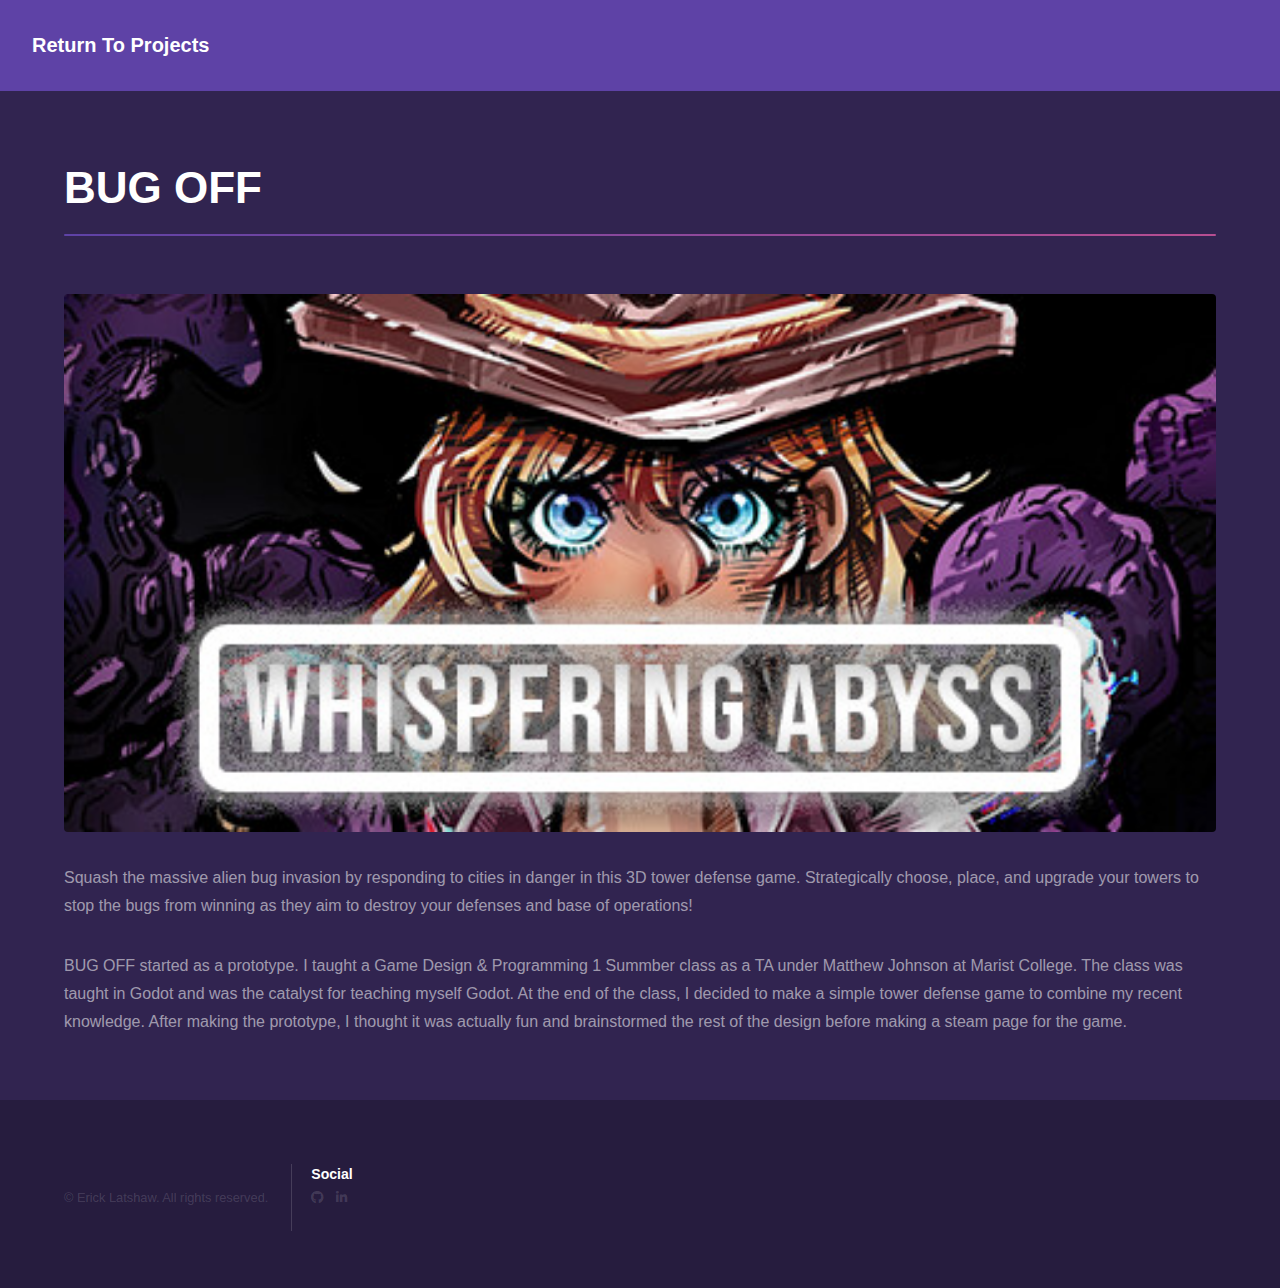
==== bugLearnMore.html @ cae8fe17 "Added bug off card" ====
<!DOCTYPE HTML>
<html>
	<head>
		<title>Erick Latshaw - BUG OFF</title>
		<meta charset="utf-8" />
		<meta name="viewport" content="width=device-width, initial-scale=1, user-scalable=no" />
		<link rel="stylesheet" href="assets/css/main.css" />
		<noscript><link rel="stylesheet" href="assets/css/noscript.css" /></noscript>
	</head>
	<body class="is-preload">

		<!-- Header -->
			<header id="header">
				<a href="index.html" class="title">Return To Projects</a>
			</header>

		<!-- Wrapper -->
			<div id="wrapper">

				<!-- Main -->
					<section id="main" class="wrapper">
						<div class="inner">
							<h1 class="major">BUG OFF</h1>
							<span class="image fit"><img src="images/wa01.jpg" alt="" /></span>
							<p>Squash the massive alien bug invasion by responding to cities in danger in this 3D tower defense game. Strategically choose, place, and upgrade your towers to stop the bugs from winning as they aim to destroy your defenses and base of operations!</p>
							<p>
								BUG OFF started as a prototype. I taught a Game Design & Programming 1 Summber class as a TA under Matthew Johnson at Marist College. The class was taught in Godot and was the catalyst for teaching myself Godot. At the
								end of the class, I decided to make a simple tower defense game to combine my recent knowledge. After making the prototype, I thought it was actually fun and brainstormed the rest of the design before making a steam page for the game.
							</p>
						</div>
					</section>

			</div>

		<!-- Footer -->
			<footer id="footer" class="wrapper alt">
				<div class="inner">
					<ul class="menu">
						<li>&copy; Erick Latshaw. All rights reserved.</li>
						<li>
							<h3>Social</h3>
							<ul class="icons">
								<!-- <li><a href="https://www.facebook.com/erick.latshaw" target="_blank" rel="noopener noreferrer" class="icon brands fa-facebook-f"><span class="label">Facebook</span></a></li> -->
								<li><a href="https://github.com/EmmyGames" target="_blank" rel="noopener noreferrer" class="icon brands fa-github"><span class="label">GitHub</span></a></li>
								<!-- <li><a href="https://www.instagram.com/erickjlatshaw/?hl=en" target="_blank" rel="noopener noreferrer" class="icon brands fa-instagram"><span class="label">Instagram</span></a></li> -->
								<li><a href="https://www.linkedin.com/in/erick-latshaw-27417b16a/" target="_blank" rel="noopener noreferrer" class="icon brands fa-linkedin-in"><span class="label">LinkedIn</span></a></li>
							</ul>
						</li>
					</ul>
				</div>
			</footer>

		<!-- Scripts -->
			<script src="assets/js/jquery.min.js"></script>
			<script src="assets/js/jquery.scrollex.min.js"></script>
			<script src="assets/js/jquery.scrolly.min.js"></script>
			<script src="assets/js/browser.min.js"></script>
			<script src="assets/js/breakpoints.min.js"></script>
			<script src="assets/js/util.js"></script>
			<script src="assets/js/main.js"></script>

	</body>
</html>
---- assets/css/main.css ----
@import url(fontawesome-all.min.css);

/*
	Hyperspace by HTML5 UP
	html5up.net | @ajlkn
	Free for personal and commercial use under the CCA 3.0 license (html5up.net/license)
*/

html, body, div, span, applet, object,
iframe, h1, h2, h3, h4, h5, h6, p, blockquote,
pre, a, abbr, acronym, address, big, cite,
code, del, dfn, em, img, ins, kbd, q, s, samp,
small, strike, strong, sub, sup, tt, var, b,
u, i, center, dl, dt, dd, ol, ul, li, fieldset,
form, label, legend, table, caption, tbody,
tfoot, thead, tr, th, td, article, aside,
canvas, details, embed, figure, figcaption,
footer, header, hgroup, menu, nav, output, ruby,
section, summary, time, mark, audio, video {
	margin: 0;
	padding: 0;
	border: 0;
	font-size: 100%;
	font: inherit;
	vertical-align: baseline;}

article, aside, details, figcaption, figure,
footer, header, hgroup, menu, nav, section {
	display: block;}

body {
	line-height: 1;
}

ol, ul {
	list-style: none;
}

blockquote, q {
	quotes: none;
}

	blockquote:before, blockquote:after, q:before, q:after {
		content: '';
		content: none;
	}

table {
	border-collapse: collapse;
	border-spacing: 0;
}

body {
	-webkit-text-size-adjust: none;
}

mark {
	background-color: transparent;
	color: inherit;
}

input::-moz-focus-inner {
	border: 0;
	padding: 0;
}

input, select, textarea {
	-moz-appearance: none;
	-webkit-appearance: none;
	-ms-appearance: none;
	appearance: none;
}

/* Basic */

	@-ms-viewport {
		width: device-width;
	}

	body {
		-ms-overflow-style: scrollbar;
	}

	@media screen and (max-width: 480px) {

		html, body {
			min-width: 320px;
		}

	}

	html {
		box-sizing: border-box;
	}

	*, *:before, *:after {
		box-sizing: inherit;
	}

	body {
		background: #312450;
	}

		body.is-preload *, body.is-preload *:before, body.is-preload *:after {
			-moz-animation: none !important;
			-webkit-animation: none !important;
			-ms-animation: none !important;
			animation: none !important;
			-moz-transition: none !important;
			-webkit-transition: none !important;
			-ms-transition: none !important;
			transition: none !important;
		}

/* Type */

	body, input, select, textarea {
		color: rgba(255, 255, 255, 0.55);
		font-family: Arial, Helvetica, sans-serif;
		font-size: 16.5pt;
		font-weight: normal;
		line-height: 1.75;
	}

		@media screen and (max-width: 1680px) {

			body, input, select, textarea {
				font-size: 13pt;
			}

		}

		@media screen and (max-width: 1280px) {

			body, input, select, textarea {
				font-size: 12pt;
			}

		}

		@media screen and (max-width: 360px) {

			body, input, select, textarea {
				font-size: 11pt;
			}

		}

	a {
		-moz-transition: color 0.2s ease, border-bottom-color 0.2s ease;
		-webkit-transition: color 0.2s ease, border-bottom-color 0.2s ease;
		-ms-transition: color 0.2s ease, border-bottom-color 0.2s ease;
		transition: color 0.2s ease, border-bottom-color 0.2s ease;
		border-bottom: dotted 1px rgba(255, 255, 255, 0.35);
		color: inherit;
		text-decoration: none;
	}

		a:hover {
			border-bottom-color: transparent;
			color: #ffffff;
		}

	strong, b {
		color: #ffffff;
		font-weight: bold;
	}

	em, i {
		font-style: italic;
	}

	p {
		margin: 0 0 2em 0;
	}

	h1, h2, h3, h4, h5, h6 {
		color: #ffffff;
		font-weight: bold;
		line-height: 1.5;
		margin: 0 0 0.5em 0;
	}

		h1 a, h2 a, h3 a, h4 a, h5 a, h6 a {
			color: inherit;
			text-decoration: none;
		}

	h1 {
		font-size: 2.75em;
	}

		h1.major {
			margin: 0 0 1.3em 0;
			position: relative;
			padding-bottom: 0.35em;
		}

			h1.major:after {
				background-image: -moz-linear-gradient(to right, #5e42a6, #b74e91);
				background-image: -webkit-linear-gradient(to right, #5e42a6, #b74e91);
				background-image: -ms-linear-gradient(to right, #5e42a6, #b74e91);
				background-image: linear-gradient(to right, #5e42a6, #b74e91);
				-moz-transition: max-width 0.2s ease;
				-webkit-transition: max-width 0.2s ease;
				-ms-transition: max-width 0.2s ease;
				transition: max-width 0.2s ease;
				border-radius: 0.2em;
				bottom: 0;
				content: '';
				height: 0.05em;
				position: absolute;
				right: 0;
				width: 100%;
			}

	h2 {
		font-size: 1.75em;
	}

	h3 {
		font-size: 1.1em;
	}

	h4 {
		font-size: 1em;
	}

	h5 {
		font-size: 0.8em;
	}

	h6 {
		font-size: 0.6em;
	}

	@media screen and (max-width: 736px) {

		h1 {
			font-size: 2em;
		}

		h2 {
			font-size: 1.25em;
		}

		h3 {
			font-size: 1em;
		}

		h4 {
			font-size: 0.8em;
		}

		h5 {
			font-size: 0.6em;
		}

		h6 {
			font-size: 0.6em;
		}

	}

	sub {
		font-size: 0.8em;
		position: relative;
		top: 0.5em;
	}

	sup {
		font-size: 0.8em;
		position: relative;
		top: -0.5em;
	}

	blockquote {
		border-left: solid 4px rgba(255, 255, 255, 0.15);
		font-style: italic;
		margin: 0 0 2em 0;
		padding: 0.5em 0 0.5em 2em;
	}

	code {
		background: rgba(255, 255, 255, 0.05);
		border-radius: 0.25em;
		border: solid 1px rgba(255, 255, 255, 0.15);
		font-family: "Courier New", monospace;
		font-size: 0.9em;
		margin: 0 0.25em;
		padding: 0.25em 0.65em;
	}

	pre {
		-webkit-overflow-scrolling: touch;
		font-family: "Courier New", monospace;
		font-size: 0.9em;
		margin: 0 0 2em 0;
	}

		pre code {
			display: block;
			line-height: 1.75em;
			padding: 1em 1.5em;
			overflow-x: auto;
		}

	hr {
		border: 0;
		border-bottom: solid 1px rgba(255, 255, 255, 0.15);
		margin: 2em 0;
	}

		hr.major {
			margin: 3em 0;
		}

	.align-left {
		text-align: left;
	}

	.align-center {
		text-align: center;
	}

	.align-right {
		text-align: right;
	}

/* Row */

	.row {
		display: flex;
		flex-wrap: wrap;
		box-sizing: border-box;
		align-items: stretch;
	}

		.row > * {
			box-sizing: border-box;
		}

		.row.gtr-uniform > * > :last-child {
			margin-bottom: 0;
		}

		.row.aln-left {
			justify-content: flex-start;
		}

		.row.aln-center {
			justify-content: center;
		}

		.row.aln-right {
			justify-content: flex-end;
		}

		.row.aln-top {
			align-items: flex-start;
		}

		.row.aln-middle {
			align-items: center;
		}

		.row.aln-bottom {
			align-items: flex-end;
		}

		.row > .imp {
			order: -1;
		}

		.row > .col-1 {
			width: 8.33333%;
		}

		.row > .off-1 {
			margin-left: 8.33333%;
		}

		.row > .col-2 {
			width: 16.66667%;
		}

		.row > .off-2 {
			margin-left: 16.66667%;
		}

		.row > .col-3 {
			width: 25%;
		}

		.row > .off-3 {
			margin-left: 25%;
		}

		.row > .col-4 {
			width: 33.33333%;
		}

		.row > .off-4 {
			margin-left: 33.33333%;
		}

		.row > .col-5 {
			width: 41.66667%;
		}

		.row > .off-5 {
			margin-left: 41.66667%;
		}

		.row > .col-6 {
			width: 50%;
		}

		.row > .off-6 {
			margin-left: 50%;
		}

		.row > .col-7 {
			width: 58.33333%;
		}

		.row > .off-7 {
			margin-left: 58.33333%;
		}

		.row > .col-8 {
			width: 66.66667%;
		}

		.row > .off-8 {
			margin-left: 66.66667%;
		}

		.row > .col-9 {
			width: 75%;
		}

		.row > .off-9 {
			margin-left: 75%;
		}

		.row > .col-10 {
			width: 83.33333%;
		}

		.row > .off-10 {
			margin-left: 83.33333%;
		}

		.row > .col-11 {
			width: 91.66667%;
		}

		.row > .off-11 {
			margin-left: 91.66667%;
		}

		.row > .col-12 {
			width: 100%;
		}

		.row > .off-12 {
			margin-left: 100%;
		}

		.row.gtr-0 {
			margin-top: 0;
			margin-left: 0em;
		}

			.row.gtr-0 > * {
				padding: 0 0 0 0em;
			}

			.row.gtr-0.gtr-uniform {
				margin-top: 0em;
			}

				.row.gtr-0.gtr-uniform > * {
					padding-top: 0em;
				}

		.row.gtr-25 {
			margin-top: 0;
			margin-left: -0.375em;
		}

			.row.gtr-25 > * {
				padding: 0 0 0 0.375em;
			}

			.row.gtr-25.gtr-uniform {
				margin-top: -0.375em;
			}

				.row.gtr-25.gtr-uniform > * {
					padding-top: 0.375em;
				}

		.row.gtr-50 {
			margin-top: 0;
			margin-left: -0.75em;
		}

			.row.gtr-50 > * {
				padding: 0 0 0 0.75em;
			}

			.row.gtr-50.gtr-uniform {
				margin-top: -0.75em;
			}

				.row.gtr-50.gtr-uniform > * {
					padding-top: 0.75em;
				}

		.row {
			margin-top: 0;
			margin-left: -1.5em;
		}

			.row > * {
				padding: 0 0 0 1.5em;
			}

			.row.gtr-uniform {
				margin-top: -1.5em;
			}

				.row.gtr-uniform > * {
					padding-top: 1.5em;
				}

		.row.gtr-150 {
			margin-top: 0;
			margin-left: -2.25em;
		}

			.row.gtr-150 > * {
				padding: 0 0 0 2.25em;
			}

			.row.gtr-150.gtr-uniform {
				margin-top: -2.25em;
			}

				.row.gtr-150.gtr-uniform > * {
					padding-top: 2.25em;
				}

		.row.gtr-200 {
			margin-top: 0;
			margin-left: -3em;
		}

			.row.gtr-200 > * {
				padding: 0 0 0 3em;
			}

			.row.gtr-200.gtr-uniform {
				margin-top: -3em;
			}

				.row.gtr-200.gtr-uniform > * {
					padding-top: 3em;
				}

		@media screen and (max-width: 1680px) {

			.row {
				display: flex;
				flex-wrap: wrap;
				box-sizing: border-box;
				align-items: stretch;
			}

				.row > * {
					box-sizing: border-box;
				}

				.row.gtr-uniform > * > :last-child {
					margin-bottom: 0;
				}

				.row.aln-left {
					justify-content: flex-start;
				}

				.row.aln-center {
					justify-content: center;
				}

				.row.aln-right {
					justify-content: flex-end;
				}

				.row.aln-top {
					align-items: flex-start;
				}

				.row.aln-middle {
					align-items: center;
				}

				.row.aln-bottom {
					align-items: flex-end;
				}

				.row > .imp-xlarge {
					order: -1;
				}

				.row > .col-1-xlarge {
					width: 8.33333%;
				}

				.row > .off-1-xlarge {
					margin-left: 8.33333%;
				}

				.row > .col-2-xlarge {
					width: 16.66667%;
				}

				.row > .off-2-xlarge {
					margin-left: 16.66667%;
				}

				.row > .col-3-xlarge {
					width: 25%;
				}

				.row > .off-3-xlarge {
					margin-left: 25%;
				}

				.row > .col-4-xlarge {
					width: 33.33333%;
				}

				.row > .off-4-xlarge {
					margin-left: 33.33333%;
				}

				.row > .col-5-xlarge {
					width: 41.66667%;
				}

				.row > .off-5-xlarge {
					margin-left: 41.66667%;
				}

				.row > .col-6-xlarge {
					width: 50%;
				}

				.row > .off-6-xlarge {
					margin-left: 50%;
				}

				.row > .col-7-xlarge {
					width: 58.33333%;
				}

				.row > .off-7-xlarge {
					margin-left: 58.33333%;
				}

				.row > .col-8-xlarge {
					width: 66.66667%;
				}

				.row > .off-8-xlarge {
					margin-left: 66.66667%;
				}

				.row > .col-9-xlarge {
					width: 75%;
				}

				.row > .off-9-xlarge {
					margin-left: 75%;
				}

				.row > .col-10-xlarge {
					width: 83.33333%;
				}

				.row > .off-10-xlarge {
					margin-left: 83.33333%;
				}

				.row > .col-11-xlarge {
					width: 91.66667%;
				}

				.row > .off-11-xlarge {
					margin-left: 91.66667%;
				}

				.row > .col-12-xlarge {
					width: 100%;
				}

				.row > .off-12-xlarge {
					margin-left: 100%;
				}

				.row.gtr-0 {
					margin-top: 0;
					margin-left: 0em;
				}

					.row.gtr-0 > * {
						padding: 0 0 0 0em;
					}

					.row.gtr-0.gtr-uniform {
						margin-top: 0em;
					}

						.row.gtr-0.gtr-uniform > * {
							padding-top: 0em;
						}

				.row.gtr-25 {
					margin-top: 0;
					margin-left: -0.375em;
				}

					.row.gtr-25 > * {
						padding: 0 0 0 0.375em;
					}

					.row.gtr-25.gtr-uniform {
						margin-top: -0.375em;
					}

						.row.gtr-25.gtr-uniform > * {
							padding-top: 0.375em;
						}

				.row.gtr-50 {
					margin-top: 0;
					margin-left: -0.75em;
				}

					.row.gtr-50 > * {
						padding: 0 0 0 0.75em;
					}

					.row.gtr-50.gtr-uniform {
						margin-top: -0.75em;
					}

						.row.gtr-50.gtr-uniform > * {
							padding-top: 0.75em;
						}

				.row {
					margin-top: 0;
					margin-left: -1.5em;
				}

					.row > * {
						padding: 0 0 0 1.5em;
					}

					.row.gtr-uniform {
						margin-top: -1.5em;
					}

						.row.gtr-uniform > * {
							padding-top: 1.5em;
						}

				.row.gtr-150 {
					margin-top: 0;
					margin-left: -2.25em;
				}

					.row.gtr-150 > * {
						padding: 0 0 0 2.25em;
					}

					.row.gtr-150.gtr-uniform {
						margin-top: -2.25em;
					}

						.row.gtr-150.gtr-uniform > * {
							padding-top: 2.25em;
						}

				.row.gtr-200 {
					margin-top: 0;
					margin-left: -3em;
				}

					.row.gtr-200 > * {
						padding: 0 0 0 3em;
					}

					.row.gtr-200.gtr-uniform {
						margin-top: -3em;
					}

						.row.gtr-200.gtr-uniform > * {
							padding-top: 3em;
						}

		}

		@media screen and (max-width: 1280px) {

			.row {
				display: flex;
				flex-wrap: wrap;
				box-sizing: border-box;
				align-items: stretch;
			}

				.row > * {
					box-sizing: border-box;
				}

				.row.gtr-uniform > * > :last-child {
					margin-bottom: 0;
				}

				.row.aln-left {
					justify-content: flex-start;
				}

				.row.aln-center {
					justify-content: center;
				}

				.row.aln-right {
					justify-content: flex-end;
				}

				.row.aln-top {
					align-items: flex-start;
				}

				.row.aln-middle {
					align-items: center;
				}

				.row.aln-bottom {
					align-items: flex-end;
				}

				.row > .imp-large {
					order: -1;
				}

				.row > .col-1-large {
					width: 8.33333%;
				}

				.row > .off-1-large {
					margin-left: 8.33333%;
				}

				.row > .col-2-large {
					width: 16.66667%;
				}

				.row > .off-2-large {
					margin-left: 16.66667%;
				}

				.row > .col-3-large {
					width: 25%;
				}

				.row > .off-3-large {
					margin-left: 25%;
				}

				.row > .col-4-large {
					width: 33.33333%;
				}

				.row > .off-4-large {
					margin-left: 33.33333%;
				}

				.row > .col-5-large {
					width: 41.66667%;
				}

				.row > .off-5-large {
					margin-left: 41.66667%;
				}

				.row > .col-6-large {
					width: 50%;
				}

				.row > .off-6-large {
					margin-left: 50%;
				}

				.row > .col-7-large {
					width: 58.33333%;
				}

				.row > .off-7-large {
					margin-left: 58.33333%;
				}

				.row > .col-8-large {
					width: 66.66667%;
				}

				.row > .off-8-large {
					margin-left: 66.66667%;
				}

				.row > .col-9-large {
					width: 75%;
				}

				.row > .off-9-large {
					margin-left: 75%;
				}

				.row > .col-10-large {
					width: 83.33333%;
				}

				.row > .off-10-large {
					margin-left: 83.33333%;
				}

				.row > .col-11-large {
					width: 91.66667%;
				}

				.row > .off-11-large {
					margin-left: 91.66667%;
				}

				.row > .col-12-large {
					width: 100%;
				}

				.row > .off-12-large {
					margin-left: 100%;
				}

				.row.gtr-0 {
					margin-top: 0;
					margin-left: 0em;
				}

					.row.gtr-0 > * {
						padding: 0 0 0 0em;
					}

					.row.gtr-0.gtr-uniform {
						margin-top: 0em;
					}

						.row.gtr-0.gtr-uniform > * {
							padding-top: 0em;
						}

				.row.gtr-25 {
					margin-top: 0;
					margin-left: -0.375em;
				}

					.row.gtr-25 > * {
						padding: 0 0 0 0.375em;
					}

					.row.gtr-25.gtr-uniform {
						margin-top: -0.375em;
					}

						.row.gtr-25.gtr-uniform > * {
							padding-top: 0.375em;
						}

				.row.gtr-50 {
					margin-top: 0;
					margin-left: -0.75em;
				}

					.row.gtr-50 > * {
						padding: 0 0 0 0.75em;
					}

					.row.gtr-50.gtr-uniform {
						margin-top: -0.75em;
					}

						.row.gtr-50.gtr-uniform > * {
							padding-top: 0.75em;
						}

				.row {
					margin-top: 0;
					margin-left: -1.5em;
				}

					.row > * {
						padding: 0 0 0 1.5em;
					}

					.row.gtr-uniform {
						margin-top: -1.5em;
					}

						.row.gtr-uniform > * {
							padding-top: 1.5em;
						}

				.row.gtr-150 {
					margin-top: 0;
					margin-left: -2.25em;
				}

					.row.gtr-150 > * {
						padding: 0 0 0 2.25em;
					}

					.row.gtr-150.gtr-uniform {
						margin-top: -2.25em;
					}

						.row.gtr-150.gtr-uniform > * {
							padding-top: 2.25em;
						}

				.row.gtr-200 {
					margin-top: 0;
					margin-left: -3em;
				}

					.row.gtr-200 > * {
						padding: 0 0 0 3em;
					}

					.row.gtr-200.gtr-uniform {
						margin-top: -3em;
					}

						.row.gtr-200.gtr-uniform > * {
							padding-top: 3em;
						}

		}

		@media screen and (max-width: 980px) {

			.row {
				display: flex;
				flex-wrap: wrap;
				box-sizing: border-box;
				align-items: stretch;
			}

				.row > * {
					box-sizing: border-box;
				}

				.row.gtr-uniform > * > :last-child {
					margin-bottom: 0;
				}

				.row.aln-left {
					justify-content: flex-start;
				}

				.row.aln-center {
					justify-content: center;
				}

				.row.aln-right {
					justify-content: flex-end;
				}

				.row.aln-top {
					align-items: flex-start;
				}

				.row.aln-middle {
					align-items: center;
				}

				.row.aln-bottom {
					align-items: flex-end;
				}

				.row > .imp-medium {
					order: -1;
				}

				.row > .col-1-medium {
					width: 8.33333%;
				}

				.row > .off-1-medium {
					margin-left: 8.33333%;
				}

				.row > .col-2-medium {
					width: 16.66667%;
				}

				.row > .off-2-medium {
					margin-left: 16.66667%;
				}

				.row > .col-3-medium {
					width: 25%;
				}

				.row > .off-3-medium {
					margin-left: 25%;
				}

				.row > .col-4-medium {
					width: 33.33333%;
				}

				.row > .off-4-medium {
					margin-left: 33.33333%;
				}

				.row > .col-5-medium {
					width: 41.66667%;
				}

				.row > .off-5-medium {
					margin-left: 41.66667%;
				}

				.row > .col-6-medium {
					width: 50%;
				}

				.row > .off-6-medium {
					margin-left: 50%;
				}

				.row > .col-7-medium {
					width: 58.33333%;
				}

				.row > .off-7-medium {
					margin-left: 58.33333%;
				}

				.row > .col-8-medium {
					width: 66.66667%;
				}

				.row > .off-8-medium {
					margin-left: 66.66667%;
				}

				.row > .col-9-medium {
					width: 75%;
				}

				.row > .off-9-medium {
					margin-left: 75%;
				}

				.row > .col-10-medium {
					width: 83.33333%;
				}

				.row > .off-10-medium {
					margin-left: 83.33333%;
				}

				.row > .col-11-medium {
					width: 91.66667%;
				}

				.row > .off-11-medium {
					margin-left: 91.66667%;
				}

				.row > .col-12-medium {
					width: 100%;
				}

				.row > .off-12-medium {
					margin-left: 100%;
				}

				.row.gtr-0 {
					margin-top: 0;
					margin-left: 0em;
				}

					.row.gtr-0 > * {
						padding: 0 0 0 0em;
					}

					.row.gtr-0.gtr-uniform {
						margin-top: 0em;
					}

						.row.gtr-0.gtr-uniform > * {
							padding-top: 0em;
						}

				.row.gtr-25 {
					margin-top: 0;
					margin-left: -0.375em;
				}

					.row.gtr-25 > * {
						padding: 0 0 0 0.375em;
					}

					.row.gtr-25.gtr-uniform {
						margin-top: -0.375em;
					}

						.row.gtr-25.gtr-uniform > * {
							padding-top: 0.375em;
						}

				.row.gtr-50 {
					margin-top: 0;
					margin-left: -0.75em;
				}

					.row.gtr-50 > * {
						padding: 0 0 0 0.75em;
					}

					.row.gtr-50.gtr-uniform {
						margin-top: -0.75em;
					}

						.row.gtr-50.gtr-uniform > * {
							padding-top: 0.75em;
						}

				.row {
					margin-top: 0;
					margin-left: -1.5em;
				}

					.row > * {
						padding: 0 0 0 1.5em;
					}

					.row.gtr-uniform {
						margin-top: -1.5em;
					}

						.row.gtr-uniform > * {
							padding-top: 1.5em;
						}

				.row.gtr-150 {
					margin-top: 0;
					margin-left: -2.25em;
				}

					.row.gtr-150 > * {
						padding: 0 0 0 2.25em;
					}

					.row.gtr-150.gtr-uniform {
						margin-top: -2.25em;
					}

						.row.gtr-150.gtr-uniform > * {
							padding-top: 2.25em;
						}

				.row.gtr-200 {
					margin-top: 0;
					margin-left: -3em;
				}

					.row.gtr-200 > * {
						padding: 0 0 0 3em;
					}

					.row.gtr-200.gtr-uniform {
						margin-top: -3em;
					}

						.row.gtr-200.gtr-uniform > * {
							padding-top: 3em;
						}

		}

		@media screen and (max-width: 736px) {

			.row {
				display: flex;
				flex-wrap: wrap;
				box-sizing: border-box;
				align-items: stretch;
			}

				.row > * {
					box-sizing: border-box;
				}

				.row.gtr-uniform > * > :last-child {
					margin-bottom: 0;
				}

				.row.aln-left {
					justify-content: flex-start;
				}

				.row.aln-center {
					justify-content: center;
				}

				.row.aln-right {
					justify-content: flex-end;
				}

				.row.aln-top {
					align-items: flex-start;
				}

				.row.aln-middle {
					align-items: center;
				}

				.row.aln-bottom {
					align-items: flex-end;
				}

				.row > .imp-small {
					order: -1;
				}

				.row > .col-1-small {
					width: 8.33333%;
				}

				.row > .off-1-small {
					margin-left: 8.33333%;
				}

				.row > .col-2-small {
					width: 16.66667%;
				}

				.row > .off-2-small {
					margin-left: 16.66667%;
				}

				.row > .col-3-small {
					width: 25%;
				}

				.row > .off-3-small {
					margin-left: 25%;
				}

				.row > .col-4-small {
					width: 33.33333%;
				}

				.row > .off-4-small {
					margin-left: 33.33333%;
				}

				.row > .col-5-small {
					width: 41.66667%;
				}

				.row > .off-5-small {
					margin-left: 41.66667%;
				}

				.row > .col-6-small {
					width: 50%;
				}

				.row > .off-6-small {
					margin-left: 50%;
				}

				.row > .col-7-small {
					width: 58.33333%;
				}

				.row > .off-7-small {
					margin-left: 58.33333%;
				}

				.row > .col-8-small {
					width: 66.66667%;
				}

				.row > .off-8-small {
					margin-left: 66.66667%;
				}

				.row > .col-9-small {
					width: 75%;
				}

				.row > .off-9-small {
					margin-left: 75%;
				}

				.row > .col-10-small {
					width: 83.33333%;
				}

				.row > .off-10-small {
					margin-left: 83.33333%;
				}

				.row > .col-11-small {
					width: 91.66667%;
				}

				.row > .off-11-small {
					margin-left: 91.66667%;
				}

				.row > .col-12-small {
					width: 100%;
				}

				.row > .off-12-small {
					margin-left: 100%;
				}

				.row.gtr-0 {
					margin-top: 0;
					margin-left: 0em;
				}

					.row.gtr-0 > * {
						padding: 0 0 0 0em;
					}

					.row.gtr-0.gtr-uniform {
						margin-top: 0em;
					}

						.row.gtr-0.gtr-uniform > * {
							padding-top: 0em;
						}

				.row.gtr-25 {
					margin-top: 0;
					margin-left: -0.375em;
				}

					.row.gtr-25 > * {
						padding: 0 0 0 0.375em;
					}

					.row.gtr-25.gtr-uniform {
						margin-top: -0.375em;
					}

						.row.gtr-25.gtr-uniform > * {
							padding-top: 0.375em;
						}

				.row.gtr-50 {
					margin-top: 0;
					margin-left: -0.75em;
				}

					.row.gtr-50 > * {
						padding: 0 0 0 0.75em;
					}

					.row.gtr-50.gtr-uniform {
						margin-top: -0.75em;
					}

						.row.gtr-50.gtr-uniform > * {
							padding-top: 0.75em;
						}

				.row {
					margin-top: 0;
					margin-left: -1.5em;
				}

					.row > * {
						padding: 0 0 0 1.5em;
					}

					.row.gtr-uniform {
						margin-top: -1.5em;
					}

						.row.gtr-uniform > * {
							padding-top: 1.5em;
						}

				.row.gtr-150 {
					margin-top: 0;
					margin-left: -2.25em;
				}

					.row.gtr-150 > * {
						padding: 0 0 0 2.25em;
					}

					.row.gtr-150.gtr-uniform {
						margin-top: -2.25em;
					}

						.row.gtr-150.gtr-uniform > * {
							padding-top: 2.25em;
						}

				.row.gtr-200 {
					margin-top: 0;
					margin-left: -3em;
				}

					.row.gtr-200 > * {
						padding: 0 0 0 3em;
					}

					.row.gtr-200.gtr-uniform {
						margin-top: -3em;
					}

						.row.gtr-200.gtr-uniform > * {
							padding-top: 3em;
						}

		}

		@media screen and (max-width: 480px) {

			.row {
				display: flex;
				flex-wrap: wrap;
				box-sizing: border-box;
				align-items: stretch;
			}

				.row > * {
					box-sizing: border-box;
				}

				.row.gtr-uniform > * > :last-child {
					margin-bottom: 0;
				}

				.row.aln-left {
					justify-content: flex-start;
				}

				.row.aln-center {
					justify-content: center;
				}

				.row.aln-right {
					justify-content: flex-end;
				}

				.row.aln-top {
					align-items: flex-start;
				}

				.row.aln-middle {
					align-items: center;
				}

				.row.aln-bottom {
					align-items: flex-end;
				}

				.row > .imp-xsmall {
					order: -1;
				}

				.row > .col-1-xsmall {
					width: 8.33333%;
				}

				.row > .off-1-xsmall {
					margin-left: 8.33333%;
				}

				.row > .col-2-xsmall {
					width: 16.66667%;
				}

				.row > .off-2-xsmall {
					margin-left: 16.66667%;
				}

				.row > .col-3-xsmall {
					width: 25%;
				}

				.row > .off-3-xsmall {
					margin-left: 25%;
				}

				.row > .col-4-xsmall {
					width: 33.33333%;
				}

				.row > .off-4-xsmall {
					margin-left: 33.33333%;
				}

				.row > .col-5-xsmall {
					width: 41.66667%;
				}

				.row > .off-5-xsmall {
					margin-left: 41.66667%;
				}

				.row > .col-6-xsmall {
					width: 50%;
				}

				.row > .off-6-xsmall {
					margin-left: 50%;
				}

				.row > .col-7-xsmall {
					width: 58.33333%;
				}

				.row > .off-7-xsmall {
					margin-left: 58.33333%;
				}

				.row > .col-8-xsmall {
					width: 66.66667%;
				}

				.row > .off-8-xsmall {
					margin-left: 66.66667%;
				}

				.row > .col-9-xsmall {
					width: 75%;
				}

				.row > .off-9-xsmall {
					margin-left: 75%;
				}

				.row > .col-10-xsmall {
					width: 83.33333%;
				}

				.row > .off-10-xsmall {
					margin-left: 83.33333%;
				}

				.row > .col-11-xsmall {
					width: 91.66667%;
				}

				.row > .off-11-xsmall {
					margin-left: 91.66667%;
				}

				.row > .col-12-xsmall {
					width: 100%;
				}

				.row > .off-12-xsmall {
					margin-left: 100%;
				}

				.row.gtr-0 {
					margin-top: 0;
					margin-left: 0em;
				}

					.row.gtr-0 > * {
						padding: 0 0 0 0em;
					}

					.row.gtr-0.gtr-uniform {
						margin-top: 0em;
					}

						.row.gtr-0.gtr-uniform > * {
							padding-top: 0em;
						}

				.row.gtr-25 {
					margin-top: 0;
					margin-left: -0.375em;
				}

					.row.gtr-25 > * {
						padding: 0 0 0 0.375em;
					}

					.row.gtr-25.gtr-uniform {
						margin-top: -0.375em;
					}

						.row.gtr-25.gtr-uniform > * {
							padding-top: 0.375em;
						}

				.row.gtr-50 {
					margin-top: 0;
					margin-left: -0.75em;
				}

					.row.gtr-50 > * {
						padding: 0 0 0 0.75em;
					}

					.row.gtr-50.gtr-uniform {
						margin-top: -0.75em;
					}

						.row.gtr-50.gtr-uniform > * {
							padding-top: 0.75em;
						}

				.row {
					margin-top: 0;
					margin-left: -1.5em;
				}

					.row > * {
						padding: 0 0 0 1.5em;
					}

					.row.gtr-uniform {
						margin-top: -1.5em;
					}

						.row.gtr-uniform > * {
							padding-top: 1.5em;
						}

				.row.gtr-150 {
					margin-top: 0;
					margin-left: -2.25em;
				}

					.row.gtr-150 > * {
						padding: 0 0 0 2.25em;
					}

					.row.gtr-150.gtr-uniform {
						margin-top: -2.25em;
					}

						.row.gtr-150.gtr-uniform > * {
							padding-top: 2.25em;
						}

				.row.gtr-200 {
					margin-top: 0;
					margin-left: -3em;
				}

					.row.gtr-200 > * {
						padding: 0 0 0 3em;
					}

					.row.gtr-200.gtr-uniform {
						margin-top: -3em;
					}

						.row.gtr-200.gtr-uniform > * {
							padding-top: 3em;
						}

		}

/* Box */

	.box {
		border-radius: 0.25em;
		border: solid 1px rgba(255, 255, 255, 0.15);
		margin-bottom: 2em;
		padding: 1.5em;
	}

		.box > :last-child,
		.box > :last-child > :last-child,
		.box > :last-child > :last-child > :last-child {
			margin-bottom: 0;
		}

		.box.alt {
			border: 0;
			border-radius: 0;
			padding: 0;
		}

/* Button */

	input[type="submit"],
	input[type="reset"],
	input[type="button"],
	button,
	.button {
		-moz-appearance: none;
		-webkit-appearance: none;
		-ms-appearance: none;
		appearance: none;
		-moz-transition: border-color 0.2s ease;
		-webkit-transition: border-color 0.2s ease;
		-ms-transition: border-color 0.2s ease;
		transition: border-color 0.2s ease;
		background-color: transparent;
		border: solid 1px !important;
		border-color: rgba(255, 255, 255, 0.15) !important;
		border-radius: 3em;
		color: #ffffff !important;
		cursor: pointer;
		display: inline-block;
		font-size: 0.6em;
		font-weight: bold;
		height: calc(4.75em + 2px);
		letter-spacing: 0.25em;
		line-height: 4.75em;
		outline: 0;
		padding: 0 3.75em;
		position: relative;
		text-align: center;
		text-decoration: none;
		text-transform: uppercase;
		white-space: nowrap;
	}

		input[type="submit"]:after,
		input[type="reset"]:after,
		input[type="button"]:after,
		button:after,
		.button:after {
			-moz-transform: scale(0.25);
			-webkit-transform: scale(0.25);
			-ms-transform: scale(0.25);
			transform: scale(0.25);
			pointer-events: none;
			-moz-transition: opacity 0.2s ease, -moz-transform 0.2s ease;
			-webkit-transition: opacity 0.2s ease, -webkit-transform 0.2s ease;
			-ms-transition: opacity 0.2s ease, -ms-transform 0.2s ease;
			transition: opacity 0.2s ease, transform 0.2s ease;
			background: #ffffff;
			border-radius: 3em;
			content: '';
			height: 100%;
			left: 0;
			opacity: 0;
			position: absolute;
			top: 0;
			width: 100%;
		}

		input[type="submit"].icon:before,
		input[type="reset"].icon:before,
		input[type="button"].icon:before,
		button.icon:before,
		.button.icon:before {
			margin-right: 0.75em;
		}

		input[type="submit"].fit,
		input[type="reset"].fit,
		input[type="button"].fit,
		button.fit,
		.button.fit {
			width: 100%;
		}

		input[type="submit"].small,
		input[type="reset"].small,
		input[type="button"].small,
		button.small,
		.button.small {
			font-size: 0.4em;
		}

		input[type="submit"].large,
		input[type="reset"].large,
		input[type="button"].large,
		button.large,
		.button.large {
			font-size: 0.8em;
		}

		input[type="submit"].primary,
		input[type="reset"].primary,
		input[type="button"].primary,
		button.primary,
		.button.primary {
			background-color: #ffffff;
			color: #312450 !important;
		}

			input[type="submit"].primary:after,
			input[type="reset"].primary:after,
			input[type="button"].primary:after,
			button.primary:after,
			.button.primary:after {
				display: none;
			}

		input[type="submit"].disabled, input[type="submit"]:disabled,
		input[type="reset"].disabled,
		input[type="reset"]:disabled,
		input[type="button"].disabled,
		input[type="button"]:disabled,
		button.disabled,
		button:disabled,
		.button.disabled,
		.button:disabled {
			cursor: default;
			opacity: 0.5;
			pointer-events: none;
		}

		input[type="submit"]:hover,
		input[type="reset"]:hover,
		input[type="button"]:hover,
		button:hover,
		.button:hover {
			border-color: rgba(255, 255, 255, 0.55) !important;
		}

			input[type="submit"]:hover:after,
			input[type="reset"]:hover:after,
			input[type="button"]:hover:after,
			button:hover:after,
			.button:hover:after {
				opacity: 0.05;
				-moz-transform: scale(1);
				-webkit-transform: scale(1);
				-ms-transform: scale(1);
				transform: scale(1);
			}

			input[type="submit"]:hover:active,
			input[type="reset"]:hover:active,
			input[type="button"]:hover:active,
			button:hover:active,
			.button:hover:active {
				border-color: #ffffff !important;
			}

				input[type="submit"]:hover:active:after,
				input[type="reset"]:hover:active:after,
				input[type="button"]:hover:active:after,
				button:hover:active:after,
				.button:hover:active:after {
					opacity: 0.1;
				}

/* Features */

	.features {
		display: -moz-flex;
		display: -webkit-flex;
		display: -ms-flex;
		display: flex;
		-moz-flex-wrap: wrap;
		-webkit-flex-wrap: wrap;
		-ms-flex-wrap: wrap;
		flex-wrap: wrap;
		border-radius: 0.25em;
		border: solid 1px rgba(255, 255, 255, 0.15);
		background: rgba(255, 255, 255, 0.05);
		margin: 0 0 2em 0;
	}

		.features section {
			padding: 3.5em 3em 1em 7em ;
			width: 50%;
			border-top: solid 1px rgba(255, 255, 255, 0.15);
			position: relative;
		}

			.features section:nth-child(-n + 2) {
				border-top-width: 0;
			}

			.features section:nth-child(2n) {
				border-left: solid 1px rgba(255, 255, 255, 0.15);
			}

			.features section .icon {
				-moz-transition: opacity 0.5s ease, -moz-transform 0.5s ease;
				-webkit-transition: opacity 0.5s ease, -webkit-transform 0.5s ease;
				-ms-transition: opacity 0.5s ease, -ms-transform 0.5s ease;
				transition: opacity 0.5s ease, transform 0.5s ease;
				-moz-transition-delay: 1s;
				-webkit-transition-delay: 1s;
				-ms-transition-delay: 1s;
				transition-delay: 1s;
				-moz-transform: scale(1);
				-webkit-transform: scale(1);
				-ms-transform: scale(1);
				transform: scale(1);
				position: absolute;
				left: 3em;
				top: 3em;
				opacity: 1;
			}

			.features section:nth-child(1) .icon {
				-moz-transition-delay: 0.15s;
				-webkit-transition-delay: 0.15s;
				-ms-transition-delay: 0.15s;
				transition-delay: 0.15s;
			}

			.features section:nth-child(2) .icon {
				-moz-transition-delay: 0.3s;
				-webkit-transition-delay: 0.3s;
				-ms-transition-delay: 0.3s;
				transition-delay: 0.3s;
			}

			.features section:nth-child(3) .icon {
				-moz-transition-delay: 0.45s;
				-webkit-transition-delay: 0.45s;
				-ms-transition-delay: 0.45s;
				transition-delay: 0.45s;
			}

			.features section:nth-child(4) .icon {
				-moz-transition-delay: 0.6s;
				-webkit-transition-delay: 0.6s;
				-ms-transition-delay: 0.6s;
				transition-delay: 0.6s;
			}

			.features section:nth-child(5) .icon {
				-moz-transition-delay: 0.75s;
				-webkit-transition-delay: 0.75s;
				-ms-transition-delay: 0.75s;
				transition-delay: 0.75s;
			}

			.features section:nth-child(6) .icon {
				-moz-transition-delay: 0.9s;
				-webkit-transition-delay: 0.9s;
				-ms-transition-delay: 0.9s;
				transition-delay: 0.9s;
			}

			.features section:nth-child(7) .icon {
				-moz-transition-delay: 1.05s;
				-webkit-transition-delay: 1.05s;
				-ms-transition-delay: 1.05s;
				transition-delay: 1.05s;
			}

			.features section:nth-child(8) .icon {
				-moz-transition-delay: 1.2s;
				-webkit-transition-delay: 1.2s;
				-ms-transition-delay: 1.2s;
				transition-delay: 1.2s;
			}

			.features section:nth-child(9) .icon {
				-moz-transition-delay: 1.35s;
				-webkit-transition-delay: 1.35s;
				-ms-transition-delay: 1.35s;
				transition-delay: 1.35s;
			}

			.features section:nth-child(10) .icon {
				-moz-transition-delay: 1.5s;
				-webkit-transition-delay: 1.5s;
				-ms-transition-delay: 1.5s;
				transition-delay: 1.5s;
			}

			.features section:nth-child(11) .icon {
				-moz-transition-delay: 1.65s;
				-webkit-transition-delay: 1.65s;
				-ms-transition-delay: 1.65s;
				transition-delay: 1.65s;
			}

			.features section:nth-child(12) .icon {
				-moz-transition-delay: 1.8s;
				-webkit-transition-delay: 1.8s;
				-ms-transition-delay: 1.8s;
				transition-delay: 1.8s;
			}

			.features section:nth-child(13) .icon {
				-moz-transition-delay: 1.95s;
				-webkit-transition-delay: 1.95s;
				-ms-transition-delay: 1.95s;
				transition-delay: 1.95s;
			}

			.features section:nth-child(14) .icon {
				-moz-transition-delay: 2.1s;
				-webkit-transition-delay: 2.1s;
				-ms-transition-delay: 2.1s;
				transition-delay: 2.1s;
			}

			.features section:nth-child(15) .icon {
				-moz-transition-delay: 2.25s;
				-webkit-transition-delay: 2.25s;
				-ms-transition-delay: 2.25s;
				transition-delay: 2.25s;
			}

			.features section:nth-child(16) .icon {
				-moz-transition-delay: 2.4s;
				-webkit-transition-delay: 2.4s;
				-ms-transition-delay: 2.4s;
				transition-delay: 2.4s;
			}

			.features section:nth-child(17) .icon {
				-moz-transition-delay: 2.55s;
				-webkit-transition-delay: 2.55s;
				-ms-transition-delay: 2.55s;
				transition-delay: 2.55s;
			}

			.features section:nth-child(18) .icon {
				-moz-transition-delay: 2.7s;
				-webkit-transition-delay: 2.7s;
				-ms-transition-delay: 2.7s;
				transition-delay: 2.7s;
			}

			.features section:nth-child(19) .icon {
				-moz-transition-delay: 2.85s;
				-webkit-transition-delay: 2.85s;
				-ms-transition-delay: 2.85s;
				transition-delay: 2.85s;
			}

			.features section:nth-child(20) .icon {
				-moz-transition-delay: 3s;
				-webkit-transition-delay: 3s;
				-ms-transition-delay: 3s;
				transition-delay: 3s;
			}

		.features.inactive section .icon {
			-moz-transform: scale(0.5);
			-webkit-transform: scale(0.5);
			-ms-transform: scale(0.5);
			transform: scale(0.5);
			opacity: 0;
		}

		@media screen and (max-width: 980px) {

			.features {
				display: block;
			}

				.features section {
					border-top-width: 1px !important;
					border-left-width: 0 !important;
					width: 100%;
				}

					.features section:first-child {
						border-top-width: 0 !important;
					}

		}

		@media screen and (max-width: 736px) {

			.features section {
				padding: 2.5em 1.5em 0.1em 5.5em ;
			}

				.features section .icon {
					left: 1.5em;
					top: 2em;
				}

		}

		@media screen and (max-width: 480px) {

			.features section {
				padding: 2em 1.5em 0.1em 1.5em ;
			}

				.features section .icon {
					left: 0;
					position: relative;
					top: 0;
				}

		}

/* Form */

	form {
		margin: 0 0 2em 0;
	}

		form > :last-child {
			margin-bottom: 0;
		}

		form > .fields {
			display: -moz-flex;
			display: -webkit-flex;
			display: -ms-flex;
			display: flex;
			-moz-flex-wrap: wrap;
			-webkit-flex-wrap: wrap;
			-ms-flex-wrap: wrap;
			flex-wrap: wrap;
			width: calc(100% + 3em);
			margin: -1.5em 0 2em -1.5em;
		}

			form > .fields > .field {
				-moz-flex-grow: 0;
				-webkit-flex-grow: 0;
				-ms-flex-grow: 0;
				flex-grow: 0;
				-moz-flex-shrink: 0;
				-webkit-flex-shrink: 0;
				-ms-flex-shrink: 0;
				flex-shrink: 0;
				padding: 1.5em 0 0 1.5em;
				width: calc(100% - 1.5em);
			}

				form > .fields > .field.half {
					width: calc(50% - 0.75em);
				}

				form > .fields > .field.third {
					width: calc(100%/3 - 0.5em);
				}

				form > .fields > .field.quarter {
					width: calc(25% - 0.375em);
				}

		@media screen and (max-width: 480px) {

			form > .fields {
				width: calc(100% + 3em);
				margin: -1.5em 0 2em -1.5em;
			}

				form > .fields > .field {
					padding: 1.5em 0 0 1.5em;
					width: calc(100% - 1.5em);
				}

					form > .fields > .field.half {
						width: calc(100% - 1.5em);
					}

					form > .fields > .field.third {
						width: calc(100% - 1.5em);
					}

					form > .fields > .field.quarter {
						width: calc(100% - 1.5em);
					}

		}

	label {
		color: #ffffff;
		font-weight: bold;
		line-height: 1.5;
		margin: 0 0 0.7em 0;
		display: block;
		font-size: 1.1em;
	}

	input[type="text"],
	input[type="password"],
	input[type="email"],
	input[type="tel"],
	select,
	textarea {
		-moz-appearance: none;
		-webkit-appearance: none;
		-ms-appearance: none;
		appearance: none;
		background: rgba(255, 255, 255, 0.05);
		border-radius: 0.25em;
		border: none;
		border: solid 1px rgba(255, 255, 255, 0.15);
		color: inherit;
		display: block;
		outline: 0;
		padding: 0 1em;
		text-decoration: none;
		width: 100%;
	}

		input[type="text"]:invalid,
		input[type="password"]:invalid,
		input[type="email"]:invalid,
		input[type="tel"]:invalid,
		select:invalid,
		textarea:invalid {
			box-shadow: none;
		}

		input[type="text"]:focus,
		input[type="password"]:focus,
		input[type="email"]:focus,
		input[type="tel"]:focus,
		select:focus,
		textarea:focus {
			border-color: #ffffff;
			box-shadow: 0 0 0 1px #ffffff;
		}

	select {
		background-image: url("data:image/svg+xml;charset=utf8,%3Csvg xmlns='http://www.w3.org/2000/svg' width='40' height='40' preserveAspectRatio='none' viewBox='0 0 40 40'%3E%3Cpath d='M9.4,12.3l10.4,10.4l10.4-10.4c0.2-0.2,0.5-0.4,0.9-0.4c0.3,0,0.6,0.1,0.9,0.4l3.3,3.3c0.2,0.2,0.4,0.5,0.4,0.9 c0,0.4-0.1,0.6-0.4,0.9L20.7,31.9c-0.2,0.2-0.5,0.4-0.9,0.4c-0.3,0-0.6-0.1-0.9-0.4L4.3,17.3c-0.2-0.2-0.4-0.5-0.4-0.9 c0-0.4,0.1-0.6,0.4-0.9l3.3-3.3c0.2-0.2,0.5-0.4,0.9-0.4S9.1,12.1,9.4,12.3z' fill='rgba(255, 255, 255, 0.15)' /%3E%3C/svg%3E");
		background-size: 1.25rem;
		background-repeat: no-repeat;
		background-position: calc(100% - 1rem) center;
		height: 2.75em;
		padding-right: 2.75em;
		text-overflow: ellipsis;
	}

		select option {
			color: #ffffff;
			background: #312450;
		}

		select:focus::-ms-value {
			background-color: transparent;
		}

		select::-ms-expand {
			display: none;
		}

	input[type="text"],
	input[type="password"],
	input[type="email"],
	select {
		height: 2.75em;
	}

	textarea {
		padding: 0.75em 1em;
	}

		body.is-ie textarea {
			min-height: 10em;
		}

	input[type="checkbox"],
	input[type="radio"] {
		-moz-appearance: none;
		-webkit-appearance: none;
		-ms-appearance: none;
		appearance: none;
		display: block;
		float: left;
		margin-right: -2em;
		opacity: 0;
		width: 1em;
		z-index: -1;
	}

		input[type="checkbox"] + label,
		input[type="radio"] + label {
			text-decoration: none;
			color: rgba(255, 255, 255, 0.55);
			cursor: pointer;
			display: inline-block;
			font-size: 1em;
			font-weight: normal;
			padding-left: 2.4em;
			padding-right: 0.75em;
			position: relative;
		}

			input[type="checkbox"] + label:before,
			input[type="radio"] + label:before {
				-moz-osx-font-smoothing: grayscale;
				-webkit-font-smoothing: antialiased;
				display: inline-block;
				font-style: normal;
				font-variant: normal;
				text-rendering: auto;
				line-height: 1;
				text-transform: none !important;
				font-family: 'Font Awesome 5 Free';
				font-weight: 900;
			}

			input[type="checkbox"] + label:before,
			input[type="radio"] + label:before {
				background: rgba(255, 255, 255, 0.05);
				border-radius: 0.25em;
				border: solid 1px rgba(255, 255, 255, 0.15);
				content: '';
				display: inline-block;
				font-size: 0.8em;
				height: 2.0625em;
				left: 0;
				line-height: 2.0625em;
				position: absolute;
				text-align: center;
				top: 0;
				width: 2.0625em;
			}

		input[type="checkbox"]:checked + label:before,
		input[type="radio"]:checked + label:before {
			background: #ffffff;
			border-color: #ffffff;
			color: #b74e91;
			content: '\f00c';
		}

		input[type="checkbox"]:focus + label:before,
		input[type="radio"]:focus + label:before {
			border-color: #ffffff;
			box-shadow: 0 0 0 1px #ffffff;
		}

	input[type="checkbox"] + label:before {
		border-radius: 0.25em;
	}

	input[type="radio"] + label:before {
		border-radius: 100%;
	}

	::-webkit-input-placeholder {
		color: rgba(255, 255, 255, 0.35) !important;
		opacity: 1.0;
	}

	:-moz-placeholder {
		color: rgba(255, 255, 255, 0.35) !important;
		opacity: 1.0;
	}

	::-moz-placeholder {
		color: rgba(255, 255, 255, 0.35) !important;
		opacity: 1.0;
	}

	:-ms-input-placeholder {
		color: rgba(255, 255, 255, 0.35) !important;
		opacity: 1.0;
	}

/* Icon */

	.icon {
		text-decoration: none;
		border-bottom: none;
		position: relative;
	}

		.icon:before {
			-moz-osx-font-smoothing: grayscale;
			-webkit-font-smoothing: antialiased;
			display: inline-block;
			font-style: normal;
			font-variant: normal;
			text-rendering: auto;
			line-height: 1;
			text-transform: none !important;
			font-family: 'Font Awesome 5 Free';
			font-weight: 400;
		}

		.icon > .label {
			display: none;
		}

		.icon:before {
			line-height: inherit;
		}

		.icon.solid:before {
			font-weight: 900;
		}

		.icon.brands:before {
			font-family: 'Font Awesome 5 Brands';
		}

		.icon.major {
			width: 2.5em;
			height: 2.5em;
			display: block;
			background: #ffffff;
			border-radius: 100%;
			color: #312450;
			text-align: center;
			line-height: 2.5em;
			margin: 0 0 1.3em 0;
		}

			.icon.major:before {
				font-size: 1.25em;
			}

				.wrapper.style1 .icon.major:before {
					color: #5e42a6;
				}

				.wrapper.style1-alt .icon.major:before {
					color: #493382;
				}

				.wrapper.style2 .icon.major:before {
					color: #5052b5;
				}

				.wrapper.style2-alt .icon.major:before {
					color: #3e4094;
				}

				.wrapper.style3 .icon.major:before {
					color: #b74e91;
				}

				.wrapper.style3-alt .icon.major:before {
					color: #953d75;
				}

/* Image */

	.image {
		border-radius: 0.25em;
		border: 0;
		display: inline-block;
		position: relative;
	}

		.image img {
			border-radius: 0.25em;
			display: block;
		}

		.image.left, .image.right {
			max-width: 40%;
		}

			.image.left img, .image.right img {
				width: 100%;
			}

		.image.left {
			float: left;
			margin: 0 1.5em 1em 0;
			top: 0.25em;
		}

		.image.right {
			float: right;
			margin: 0 0 1em 1.5em;
			top: 0.25em;
		}

		.image.fit {
			display: block;
			margin: 0 0 2em 0;
			width: 100%;
		}

			.image.fit img {
				width: 100%;
			}

		.image.main {
			display: block;
			margin: 0 0 3em 0;
			width: 100%;
		}

			.image.main img {
				width: 100%;
			}

/* List */

	ol {
		list-style: decimal;
		margin: 0 0 2em 0;
		padding-left: 1.25em;
	}

		ol li {
			padding-left: 0.25em;
		}

	ul {
		list-style: disc;
		margin: 0 0 2em 0;
		padding-left: 1em;
	}

		ul li {
			padding-left: 0.5em;
		}

		ul.alt {
			list-style: none;
			padding-left: 0;
		}

			ul.alt li {
				border-top: solid 1px rgba(255, 255, 255, 0.15);
				padding: 0.5em 0;
			}

				ul.alt li:first-child {
					border-top: 0;
					padding-top: 0;
				}

	dl {
		margin: 0 0 2em 0;
	}

		dl dt {
			display: block;
			font-weight: bold;
			margin: 0 0 1em 0;
		}

		dl dd {
			margin-left: 2em;
		}

/* Actions */

	ul.actions {
		display: -moz-flex;
		display: -webkit-flex;
		display: -ms-flex;
		display: flex;
		cursor: default;
		list-style: none;
		margin-left: -1em;
		padding-left: 0;
	}

		ul.actions li {
			padding: 0 0 0 1em;
			vertical-align: middle;
		}

		ul.actions.special {
			-moz-justify-content: center;
			-webkit-justify-content: center;
			-ms-justify-content: center;
			justify-content: center;
			width: 100%;
			margin-left: 0;
		}

			ul.actions.special li:first-child {
				padding-left: 0;
			}

		ul.actions.stacked {
			-moz-flex-direction: column;
			-webkit-flex-direction: column;
			-ms-flex-direction: column;
			flex-direction: column;
			margin-left: 0;
		}

			ul.actions.stacked li {
				padding: 1.3em 0 0 0;
			}

				ul.actions.stacked li:first-child {
					padding-top: 0;
				}

		ul.actions.fit {
			width: calc(100% + 1em);
		}

			ul.actions.fit li {
				-moz-flex-grow: 1;
				-webkit-flex-grow: 1;
				-ms-flex-grow: 1;
				flex-grow: 1;
				-moz-flex-shrink: 1;
				-webkit-flex-shrink: 1;
				-ms-flex-shrink: 1;
				flex-shrink: 1;
				width: 100%;
			}

				ul.actions.fit li > * {
					width: 100%;
				}

			ul.actions.fit.stacked {
				width: 100%;
			}

		@media screen and (max-width: 480px) {

			ul.actions:not(.fixed) {
				-moz-flex-direction: column;
				-webkit-flex-direction: column;
				-ms-flex-direction: column;
				flex-direction: column;
				margin-left: 0;
				width: 100% !important;
			}

				ul.actions:not(.fixed) li {
					-moz-flex-grow: 1;
					-webkit-flex-grow: 1;
					-ms-flex-grow: 1;
					flex-grow: 1;
					-moz-flex-shrink: 1;
					-webkit-flex-shrink: 1;
					-ms-flex-shrink: 1;
					flex-shrink: 1;
					padding: 1em 0 0 0;
					text-align: center;
					width: 100%;
				}

					ul.actions:not(.fixed) li > * {
						width: 100%;
					}

					ul.actions:not(.fixed) li:first-child {
						padding-top: 0;
					}

					ul.actions:not(.fixed) li input[type="submit"],
					ul.actions:not(.fixed) li input[type="reset"],
					ul.actions:not(.fixed) li input[type="button"],
					ul.actions:not(.fixed) li button,
					ul.actions:not(.fixed) li .button {
						width: 100%;
					}

						ul.actions:not(.fixed) li input[type="submit"].icon:before,
						ul.actions:not(.fixed) li input[type="reset"].icon:before,
						ul.actions:not(.fixed) li input[type="button"].icon:before,
						ul.actions:not(.fixed) li button.icon:before,
						ul.actions:not(.fixed) li .button.icon:before {
							margin-left: -0.5rem;
						}

		}

/* Contact */

	ul.contact {
		list-style: none;
		padding: 0;
	}

		ul.contact > li {
			padding: 0;
			margin: 1.5em 0 0 0;
		}

			ul.contact > li:first-child {
				margin-top: 0;
			}

/* Icons */

	ul.icons {
		cursor: default;
		list-style: none;
		padding-left: 0;
	}

		ul.icons li {
			display: inline-block;
			padding: 0 0.75em 0 0;
		}

			ul.icons li:last-child {
				padding-right: 0;
			}

			ul.icons li > a, ul.icons li > span {
				border: 0;
			}

				ul.icons li > a .label, ul.icons li > span .label {
					display: none;
				}

/* Menu */

	ul.menu {
		list-style: none;
		padding: 0;
	}

		ul.menu > li {
			border-left: solid 1px rgba(255, 255, 255, 0.15);
			display: inline-block;
			line-height: 1;
			margin-left: 1.5em;
			padding: 0 0 0 1.5em;
		}

			ul.menu > li:first-child {
				border-left: 0;
				margin: 0;
				padding-left: 0;
			}

		@media screen and (max-width: 480px) {

			ul.menu > li {
				border-left: 0;
				display: block;
				line-height: inherit;
				margin: 0.5em 0 0 0;
				padding-left: 0;
			}

		}

/* Section/Article */

	section.special, article.special {
		text-align: center;
	}

	header p {
		color: rgba(255, 255, 255, 0.35);
		position: relative;
		margin: 0 0 1.5em 0;
	}

	header h2 + p {
		font-size: 1.25em;
		margin-top: -1em;
		line-height: 1.5em;
	}

	header h3 + p {
		font-size: 1.1em;
		margin-top: -0.8em;
		line-height: 1.5em;
	}

	header h4 + p,
	header h5 + p,
	header h6 + p {
		font-size: 0.9em;
		margin-top: -0.6em;
		line-height: 1.5em;
	}

/* Split */

	.split {
		display: -moz-flex;
		display: -webkit-flex;
		display: -ms-flex;
		display: flex;
	}

		.split > * {
			width: calc(50% - 2.5em);
		}

		.split > :nth-child(2n - 1) {
			padding-right: 2.5em;
			border-right: solid 1px rgba(255, 255, 255, 0.15);
		}

		.split > :nth-child(2n) {
			padding-left: 2.5em;
		}

		.split.style1 > :nth-child(2n - 1) {
			width: calc(66.66666% - 2.5em);
		}

		.split.style1 > :nth-child(2n) {
			width: calc(33.33333% - 2.5em);
		}

		@media screen and (max-width: 1680px) {

			.split > * {
				width: calc(50% - 2em);
			}

			.split > :nth-child(2n - 1) {
				padding-right: 2em;
			}

			.split > :nth-child(2n) {
				padding-left: 2em;
			}

			.split.style1 > :nth-child(2n - 1) {
				width: calc(66.66666% - 2em);
			}

			.split.style1 > :nth-child(2n) {
				width: calc(33.33333% - 2em);
			}

		}

		@media screen and (max-width: 980px) {

			.split {
				display: block;
			}

				.split > * {
					border-top: solid 1px rgba(255, 255, 255, 0.15);
					margin: 4em 0 0 0;
					padding: 4em 0 0 0;
					width: 100% !important;
				}

				.split > :nth-child(2n - 1) {
					border-right: 0;
					padding-right: 0;
				}

				.split > :nth-child(2n) {
					padding-left: 0;
				}

				.split > :first-child {
					border-top: 0;
					margin-top: 0;
					padding-top: 0;
				}

		}

		@media screen and (max-width: 736px) {

			.split > * {
				margin: 3em 0 0 0;
				padding: 3em 0 0 0;
			}

		}

/* Spotlights */

	.spotlights > section {
		display: -moz-flex;
		display: -webkit-flex;
		display: -ms-flex;
		display: flex;
		-moz-flex-direction: row;
		-webkit-flex-direction: row;
		-ms-flex-direction: row;
		flex-direction: row;
		min-height: 22.5em;
	}

		body.is-ie .spotlights > section {
			min-height: 0;
		}

		.spotlights > section > .image {
			background-position: center center;
			background-size: cover;
			border-radius: 0;
			display: block;
			position: relative;
			width: 25em;
		}

			.spotlights > section > .image img {
				border-radius: 0;
				display: block;
			}

			.spotlights > section > .image:before {
				-moz-transition: opacity 1s ease;
				-webkit-transition: opacity 1s ease;
				-ms-transition: opacity 1s ease;
				transition: opacity 1s ease;
				background: rgba(49, 36, 80, 0.9);
				content: '';
				display: block;
				height: 100%;
				left: 0;
				opacity: 0;
				position: absolute;
				top: 0;
				width: 100%;
			}

		.spotlights > section > .content {
			padding: 4em 5em 2em 5em ;
			display: -moz-flex;
			display: -webkit-flex;
			display: -ms-flex;
			display: flex;
			-moz-flex-direction: column;
			-webkit-flex-direction: column;
			-ms-flex-direction: column;
			flex-direction: column;
			-moz-justify-content: center;
			-webkit-justify-content: center;
			-ms-justify-content: center;
			justify-content: center;
			width: 50em;
			-ms-flex: 1;
		}

			.spotlights > section > .content > .inner {
				-moz-transform: translateX(0) translateY(0);
				-webkit-transform: translateX(0) translateY(0);
				-ms-transform: translateX(0) translateY(0);
				transform: translateX(0) translateY(0);
				-moz-transition: opacity 1s ease, -moz-transform 1s ease;
				-webkit-transition: opacity 1s ease, -webkit-transform 1s ease;
				-ms-transition: opacity 1s ease, -ms-transform 1s ease;
				transition: opacity 1s ease, transform 1s ease;
				opacity: 1;
			}

		.spotlights > section:nth-child(2n+1) {
			background-color: rgba(0, 0, 0, 0.05);
		}

		/*.spotlights > section:nth-child(3) {
			background-color: rgba(0, 0, 0, 0.1);
		}*/

		.spotlights > section.inactive > .image:before,
		body.is-preload .spotlights > section > .image:before {
			opacity: 1;
		}

		.spotlights > section.inactive > .content > .inner,
		body.is-preload .spotlights > section > .content > .inner {
			-moz-transform: translateX(-1em);
			-webkit-transform: translateX(-1em);
			-ms-transform: translateX(-1em);
			transform: translateX(-1em);
			opacity: 0;
		}

		@media screen and (max-width: 1680px) {

			.spotlights > section > .content {
				padding: 4em 4em 2em 4em ;
			}

		}

		@media screen and (max-width: 980px) {

			.spotlights > section {
				display: block;
			}

				.spotlights > section > .image {
					width: 100%;
					height: 50vh;
				}

				.spotlights > section > .content {
					width: 100%;
				}

				.spotlights > section.inactive > .content > .inner,
				body.is-preload .spotlights > section > .content > .inner {
					-moz-transform: translateY(1em);
					-webkit-transform: translateY(1em);
					-ms-transform: translateY(1em);
					transform: translateY(1em);
				}

		}

		@media screen and (max-width: 736px) {

			.spotlights > section > .image {
				height: 50vh;
				min-height: 15em;
			}

			.spotlights > section > .content {
				padding: 3em 2em 1em 2em ;
			}

		}

/* Table */

	.table-wrapper {
		-webkit-overflow-scrolling: touch;
		overflow-x: auto;
	}

	table {
		margin: 0 0 2em 0;
		width: 100%;
	}

		table tbody tr {
			border: solid 1px rgba(255, 255, 255, 0.15);
			border-left: 0;
			border-right: 0;
		}

			table tbody tr:nth-child(2n + 1) {
				background-color: rgba(255, 255, 255, 0.05);
			}

		table td {
			padding: 0.75em 0.75em;
		}

		table th {
			color: #ffffff;
			font-size: 1em;
			font-weight: bold;
			padding: 0 0.75em 0.75em 0.75em;
			text-align: left;
		}

		table thead {
			border-bottom: solid 2px rgba(255, 255, 255, 0.15);
		}

		table tfoot {
			border-top: solid 2px rgba(255, 255, 255, 0.15);
		}

		table.alt {
			border-collapse: separate;
		}

			table.alt tbody tr td {
				border: solid 1px rgba(255, 255, 255, 0.15);
				border-left-width: 0;
				border-top-width: 0;
			}

				table.alt tbody tr td:first-child {
					border-left-width: 1px;
				}

			table.alt tbody tr:first-child td {
				border-top-width: 1px;
			}

			table.alt thead {
				border-bottom: 0;
			}

			table.alt tfoot {
				border-top: 0;
			}

/* Wrapper */

	.wrapper {
		position: relative;
	}

		.wrapper > .inner {
			padding: 5em 5em 3em 5em ;
			max-width: 100%;
			width: 75em;
		}

			@media screen and (max-width: 1680px) {

				.wrapper > .inner {
					padding: 4em 4em 2em 4em ;
				}

			}

			@media screen and (max-width: 1280px) {

				.wrapper > .inner {
					width: 100%;
				}

			}

			@media screen and (max-width: 736px) {

				.wrapper > .inner {
					padding: 3em 2em 1em 2em ;
				}

			}

		.wrapper.alt {
			background-color: #261c3e;
		}

		.wrapper.style1 {
			background-color: #5e42a6;
		}

		.wrapper.style1-alt {
			background-color: #493382;
		}

		.wrapper.style2 {
			background-color: #5052b5;
		}

		.wrapper.style2-alt {
			background-color: #3e4094;
		}

		.wrapper.style3 {
			background-color: #b74e91;
		}

		.wrapper.style3-alt {
			background-color: #953d75;
		}

		.wrapper.fullscreen {
			display: -moz-flex;
			display: -webkit-flex;
			display: -ms-flex;
			display: flex;
			-moz-flex-direction: column;
			-webkit-flex-direction: column;
			-ms-flex-direction: column;
			flex-direction: column;
			-moz-justify-content: center;
			-webkit-justify-content: center;
			-ms-justify-content: center;
			justify-content: center;
			min-height: 100vh;
		}

			body.is-ie .wrapper.fullscreen {
				height: 100vh;
			}

			@media screen and (max-width: 1280px) {

				.wrapper.fullscreen {
					min-height: calc(100vh - 2.5em);
				}

					body.is-ie .wrapper.fullscreen {
						height: calc(100vh - 2.5em);
					}

			}

			@media screen and (max-width: 736px) {

				.wrapper.fullscreen {
					padding: 2em 0;
					min-height: 0;
				}

					body.is-ie .wrapper.fullscreen {
						height: auto;
					}

			}

		.wrapper.fade-up > .inner {
			-moz-transform: translateY(0);
			-webkit-transform: translateY(0);
			-ms-transform: translateY(0);
			transform: translateY(0);
			-moz-transition: opacity 1s ease, -moz-transform 1s ease;
			-webkit-transition: opacity 1s ease, -webkit-transform 1s ease;
			-ms-transition: opacity 1s ease, -ms-transform 1s ease;
			transition: opacity 1s ease, transform 1s ease;
			opacity: 1.0;
		}

		.wrapper.fade-up.inactive > .inner,
		body.is-preload .wrapper.fade-up > .inner {
			opacity: 0;
			-moz-transform: translateY(1em);
			-webkit-transform: translateY(1em);
			-ms-transform: translateY(1em);
			transform: translateY(1em);
		}

		.wrapper.fade-down > .inner {
			-moz-transform: translateY(0);
			-webkit-transform: translateY(0);
			-ms-transform: translateY(0);
			transform: translateY(0);
			-moz-transition: opacity 1s ease, -moz-transform 1s ease;
			-webkit-transition: opacity 1s ease, -webkit-transform 1s ease;
			-ms-transition: opacity 1s ease, -ms-transform 1s ease;
			transition: opacity 1s ease, transform 1s ease;
			opacity: 1.0;
		}

		.wrapper.fade-down.inactive > .inner,
		body.is-preload .wrapper.fade-down > .inner {
			opacity: 0;
			-moz-transform: translateY(-1em);
			-webkit-transform: translateY(-1em);
			-ms-transform: translateY(-1em);
			transform: translateY(-1em);
		}

		.wrapper.fade > .inner {
			-moz-transition: opacity 1s ease;
			-webkit-transition: opacity 1s ease;
			-ms-transition: opacity 1s ease;
			transition: opacity 1s ease;
			opacity: 1.0;
		}

		.wrapper.fade.inactive > .inner,
		body.is-preload .wrapper.fade > .inner {
			opacity: 0;
		}

/* Header */

	#header {
		display: -moz-flex;
		display: -webkit-flex;
		display: -ms-flex;
		display: flex;
		background-color: #5e42a6;
		cursor: default;
		padding: 1.75em 2em;
	}

		#header > .title {
			border: 0;
			color: #ffffff;
			display: block;
			font-size: 1.25em;
			font-weight: bold;
		}

		#header > nav {
			-moz-flex: 1;
			-webkit-flex: 1;
			-ms-flex: 1;
			flex: 1;
			text-align: right;
		}

			#header > nav > ul {
				margin: 0;
				padding: 0;
			}

				#header > nav > ul > li {
					display: inline-block;
					margin-left: 1.75em;
					padding: 0;
					vertical-align: middle;
				}

					#header > nav > ul > li:first-child {
						margin-left: 0;
					}

					#header > nav > ul > li a {
						border: 0;
						color: rgba(255, 255, 255, 0.35);
						display: inline-block;
						font-size: 0.6em;
						font-weight: bold;
						letter-spacing: 0.25em;
						text-transform: uppercase;
					}

						#header > nav > ul > li a:hover {
							color: rgba(255, 255, 255, 0.55);
						}

						#header > nav > ul > li a.active {
							color: #ffffff;
						}

		@media screen and (max-width: 736px) {

			#header {
				padding: 1em 2em;
			}

		}

		@media screen and (max-width: 480px) {

			#header {
				display: block;
				padding: 0 2em;
				text-align: left;
			}

				#header .title {
					font-size: 1.25em;
					padding: 1em 0;
				}

				#header > nav {
					border-top: solid 1px rgba(255, 255, 255, 0.15);
					text-align: inherit;
				}

					#header > nav > ul > li {
						margin-left: 1.5em;
					}

						#header > nav > ul > li a {
							height: 6em;
							line-height: 6em;
						}

		}

/* Wrapper (main) */

	#sidebar + #wrapper {
		margin-left: 18em;
	}

		@media screen and (max-width: 1280px) {

			#sidebar + #wrapper {
				margin-left: 0;
				padding-top: 3.5em;
			}

		}

		@media screen and (max-width: 736px) {

			#sidebar + #wrapper {
				padding-top: 0;
			}

		}

	#header + #wrapper > .wrapper > .inner {
		margin: 0 auto;
	}

/* Footer */

	#sidebar + #wrapper + #footer {
		margin-left: 18em;
	}

		@media screen and (max-width: 1280px) {

			#sidebar + #wrapper + #footer {
				margin-left: 0;
			}

		}

	#footer > .inner a {
		border-bottom-color: rgba(255, 255, 255, 0.15);
	}

		#footer > .inner a:hover {
			border-bottom-color: transparent;
		}

	#footer > .inner .menu {
		font-size: 0.8em;
		color: rgba(255, 255, 255, 0.15);
	}

	#header + #wrapper + #footer > .inner {
		margin: 0 auto;
	}

/* Sidebar */

	#sidebar {
		padding: 2.5em 2.5em 0.5em 2.5em ;
		background: #312450;
		cursor: default;
		height: 100vh;
		left: 0;
		overflow-x: hidden;
		overflow-y: auto;
		position: fixed;
		text-align: right;
		top: 0;
		width: 18em;
		z-index: 10000;
	}

		#sidebar > .inner {
			display: -moz-flex;
			display: -webkit-flex;
			display: -ms-flex;
			display: flex;
			-moz-flex-direction: column;
			-webkit-flex-direction: column;
			-ms-flex-direction: column;
			flex-direction: column;
			-moz-justify-content: center;
			-webkit-justify-content: center;
			-ms-justify-content: center;
			justify-content: center;
			-moz-transform: translateY(0);
			-webkit-transform: translateY(0);
			-ms-transform: translateY(0);
			transform: translateY(0);
			-moz-transition: opacity 1s ease;
			-webkit-transition: opacity 1s ease;
			-ms-transition: opacity 1s ease;
			transition: opacity 1s ease;
			min-height: 100%;
			opacity: 1;
			width: 100%;
		}

			body.is-ie #sidebar > .inner {
				height: 100%;
			}

		#sidebar nav > ul {
			list-style: none;
			padding: 0;
		}

			#sidebar nav > ul > li {
				-moz-transform: translateY(0);
				-webkit-transform: translateY(0);
				-ms-transform: translateY(0);
				transform: translateY(0);
				-moz-transition: opacity 0.15s ease, -moz-transform 0.75s ease;
				-webkit-transition: opacity 0.15s ease, -webkit-transform 0.75s ease;
				-ms-transition: opacity 0.15s ease, -ms-transform 0.75s ease;
				transition: opacity 0.15s ease, transform 0.75s ease;
				margin: 1.5em 0 0 0;
				opacity: 1;
				padding: 0;
				position: relative;
			}

				#sidebar nav > ul > li:first-child {
					margin: 0;
				}

				#sidebar nav > ul > li:nth-child(1) {
					-moz-transition-delay: 0.45s;
					-webkit-transition-delay: 0.45s;
					-ms-transition-delay: 0.45s;
					transition-delay: 0.45s;
				}

				#sidebar nav > ul > li:nth-child(2) {
					-moz-transition-delay: 0.65s;
					-webkit-transition-delay: 0.65s;
					-ms-transition-delay: 0.65s;
					transition-delay: 0.65s;
				}

				#sidebar nav > ul > li:nth-child(3) {
					-moz-transition-delay: 0.85s;
					-webkit-transition-delay: 0.85s;
					-ms-transition-delay: 0.85s;
					transition-delay: 0.85s;
				}

				#sidebar nav > ul > li:nth-child(4) {
					-moz-transition-delay: 1.05s;
					-webkit-transition-delay: 1.05s;
					-ms-transition-delay: 1.05s;
					transition-delay: 1.05s;
				}

				#sidebar nav > ul > li:nth-child(5) {
					-moz-transition-delay: 1.25s;
					-webkit-transition-delay: 1.25s;
					-ms-transition-delay: 1.25s;
					transition-delay: 1.25s;
				}

				#sidebar nav > ul > li:nth-child(6) {
					-moz-transition-delay: 1.45s;
					-webkit-transition-delay: 1.45s;
					-ms-transition-delay: 1.45s;
					transition-delay: 1.45s;
				}

				#sidebar nav > ul > li:nth-child(7) {
					-moz-transition-delay: 1.65s;
					-webkit-transition-delay: 1.65s;
					-ms-transition-delay: 1.65s;
					transition-delay: 1.65s;
				}

				#sidebar nav > ul > li:nth-child(8) {
					-moz-transition-delay: 1.85s;
					-webkit-transition-delay: 1.85s;
					-ms-transition-delay: 1.85s;
					transition-delay: 1.85s;
				}

				#sidebar nav > ul > li:nth-child(9) {
					-moz-transition-delay: 2.05s;
					-webkit-transition-delay: 2.05s;
					-ms-transition-delay: 2.05s;
					transition-delay: 2.05s;
				}

				#sidebar nav > ul > li:nth-child(10) {
					-moz-transition-delay: 2.25s;
					-webkit-transition-delay: 2.25s;
					-ms-transition-delay: 2.25s;
					transition-delay: 2.25s;
				}

				#sidebar nav > ul > li:nth-child(11) {
					-moz-transition-delay: 2.45s;
					-webkit-transition-delay: 2.45s;
					-ms-transition-delay: 2.45s;
					transition-delay: 2.45s;
				}

				#sidebar nav > ul > li:nth-child(12) {
					-moz-transition-delay: 2.65s;
					-webkit-transition-delay: 2.65s;
					-ms-transition-delay: 2.65s;
					transition-delay: 2.65s;
				}

				#sidebar nav > ul > li:nth-child(13) {
					-moz-transition-delay: 2.85s;
					-webkit-transition-delay: 2.85s;
					-ms-transition-delay: 2.85s;
					transition-delay: 2.85s;
				}

				#sidebar nav > ul > li:nth-child(14) {
					-moz-transition-delay: 3.05s;
					-webkit-transition-delay: 3.05s;
					-ms-transition-delay: 3.05s;
					transition-delay: 3.05s;
				}

				#sidebar nav > ul > li:nth-child(15) {
					-moz-transition-delay: 3.25s;
					-webkit-transition-delay: 3.25s;
					-ms-transition-delay: 3.25s;
					transition-delay: 3.25s;
				}

				#sidebar nav > ul > li:nth-child(16) {
					-moz-transition-delay: 3.45s;
					-webkit-transition-delay: 3.45s;
					-ms-transition-delay: 3.45s;
					transition-delay: 3.45s;
				}

				#sidebar nav > ul > li:nth-child(17) {
					-moz-transition-delay: 3.65s;
					-webkit-transition-delay: 3.65s;
					-ms-transition-delay: 3.65s;
					transition-delay: 3.65s;
				}

				#sidebar nav > ul > li:nth-child(18) {
					-moz-transition-delay: 3.85s;
					-webkit-transition-delay: 3.85s;
					-ms-transition-delay: 3.85s;
					transition-delay: 3.85s;
				}

				#sidebar nav > ul > li:nth-child(19) {
					-moz-transition-delay: 4.05s;
					-webkit-transition-delay: 4.05s;
					-ms-transition-delay: 4.05s;
					transition-delay: 4.05s;
				}

				#sidebar nav > ul > li:nth-child(20) {
					-moz-transition-delay: 4.25s;
					-webkit-transition-delay: 4.25s;
					-ms-transition-delay: 4.25s;
					transition-delay: 4.25s;
				}

		#sidebar nav a {
			-moz-transition: color 0.2s ease;
			-webkit-transition: color 0.2s ease;
			-ms-transition: color 0.2s ease;
			transition: color 0.2s ease;
			border: 0;
			color: rgba(255, 255, 255, 0.35);
			display: block;
			font-size: 0.6em;
			font-weight: bold;
			letter-spacing: 0.25em;
			line-height: 1.75;
			outline: 0;
			padding: 1.35em 0;
			position: relative;
			text-decoration: none;
			text-transform: uppercase;
		}

			#sidebar nav a:before, #sidebar nav a:after {
				border-radius: 0.2em;
				bottom: 0;
				content: '';
				height: 0.2em;
				position: absolute;
				right: 0;
				width: 100%;
			}

			#sidebar nav a:before {
				background: #3c2c62;
			}

			#sidebar nav a:after {
				background-image: -moz-linear-gradient(to right, #5e42a6, #b74e91);
				background-image: -webkit-linear-gradient(to right, #5e42a6, #b74e91);
				background-image: -ms-linear-gradient(to right, #5e42a6, #b74e91);
				background-image: linear-gradient(to right, #5e42a6, #b74e91);
				-moz-transition: max-width 0.2s ease;
				-webkit-transition: max-width 0.2s ease;
				-ms-transition: max-width 0.2s ease;
				transition: max-width 0.2s ease;
				max-width: 0;
			}

			#sidebar nav a:hover {
				color: rgba(255, 255, 255, 0.55);
			}

			#sidebar nav a.active {
				color: #ffffff;
			}

				#sidebar nav a.active:after {
					max-width: 100%;
				}

		body.is-preload #sidebar > .inner {
			opacity: 0;
		}

		body.is-preload #sidebar nav ul li {
			-moz-transform: translateY(2em);
			-webkit-transform: translateY(2em);
			-ms-transform: translateY(2em);
			transform: translateY(2em);
			opacity: 0;
		}

		@media screen and (max-width: 1280px) {

			#sidebar {
				height: 3.5em;
				left: 0;
				line-height: 3.5em;
				overflow: hidden;
				padding: 0;
				text-align: center;
				top: 0;
				width: 100%;
			}

				#sidebar > .inner {
					-moz-flex-direction: row;
					-webkit-flex-direction: row;
					-ms-flex-direction: row;
					flex-direction: row;
					-moz-align-items: -moz-stretch;
					-webkit-align-items: -webkit-stretch;
					-ms-align-items: -ms-stretch;
					align-items: stretch;
					height: inherit;
					line-height: inherit;
				}

				#sidebar nav {
					height: inherit;
					line-height: inherit;
				}

					#sidebar nav ul {
						display: -moz-flex;
						display: -webkit-flex;
						display: -ms-flex;
						display: flex;
						height: inherit;
						line-height: inherit;
						margin: 0;
					}

						#sidebar nav ul li {
							display: block;
							height: inherit;
							line-height: inherit;
							margin: 0 0 0 2em;
							padding: 0;
						}

					#sidebar nav a {
						height: inherit;
						line-height: inherit;
						padding: 0;
					}

						#sidebar nav a:after {
							background-image: none;
							background-color: #b74e91;
						}

		}

		@media screen and (max-width: 736px) {

			#sidebar {
				display: none;
			}

		}

/* Intro */

	#intro {
		background-attachment: fixed;
		background-image: url("images/intro.svg");
		background-position: top right;
		background-repeat: no-repeat;
		background-size: 100% 100%;
	}

		#intro p {
			font-size: 1.25em;
		}

			@media screen and (max-width: 980px) {

				#intro p br {
					display: none;
				}

			}

			@media screen and (max-width: 736px) {

				#intro p {
					font-size: 1em;
				}

			}

		@media screen and (max-width: 1280px) {

			#intro {
				background-attachment: scroll;
			}

		}
---- assets/css/noscript.css ----
/*
	Hyperspace by HTML5 UP
	html5up.net | @ajlkn
	Free for personal and commercial use under the CCA 3.0 license (html5up.net/license)
*/

/* Spotlights */

	.spotlights > section > .image:before {
		opacity: 0 !important;
	}

	.spotlights > section > .content > .inner {
		-moz-transform: none !important;
		-webkit-transform: none !important;
		-ms-transform: none !important;
		transform: none !important;
		opacity: 1 !important;
	}

/* Wrapper */

	.wrapper > .inner {
		opacity: 1 !important;
		-moz-transform: none !important;
		-webkit-transform: none !important;
		-ms-transform: none !important;
		transform: none !important;
	}

/* Sidebar */

	#sidebar > .inner {
		opacity: 1 !important;
	}

	#sidebar nav > ul > li {
		-moz-transform: none !important;
		-webkit-transform: none !important;
		-ms-transform: none !important;
		transform: none !important;
		opacity: 1 !important;
	}
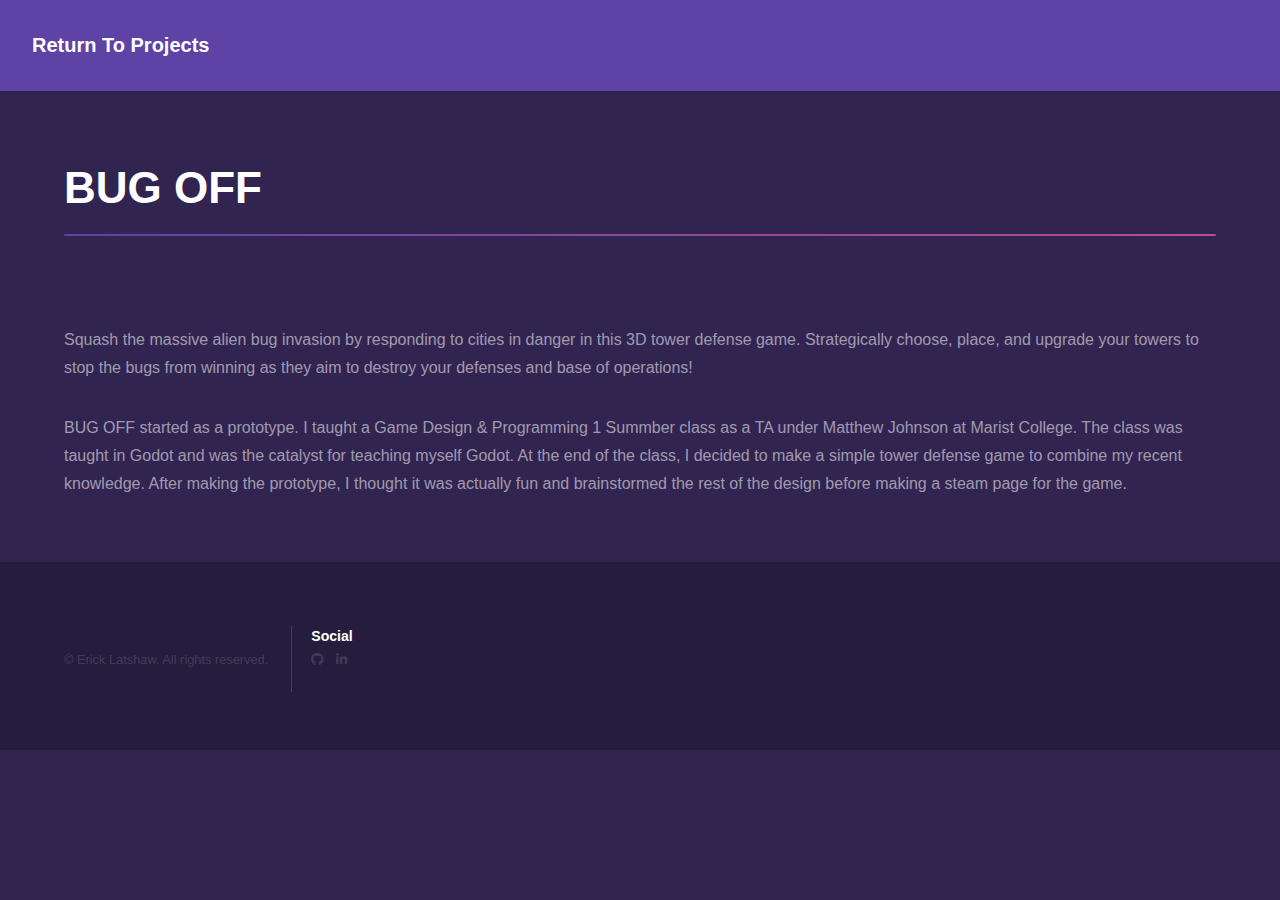
==== commit aaf953d5: "Corrected picture in bugLearnMore" ====
--- a/bugLearnMore.html
+++ b/bugLearnMore.html
@@ -21,7 +21,7 @@
 					<section id="main" class="wrapper">
 						<div class="inner">
 							<h1 class="major">BUG OFF</h1>
-							<span class="image fit"><img src="images/wa01.jpg" alt="" /></span>
+							<span class="image fit"><img src="images/bug01.jpg" alt="" /></span>
 							<p>Squash the massive alien bug invasion by responding to cities in danger in this 3D tower defense game. Strategically choose, place, and upgrade your towers to stop the bugs from winning as they aim to destroy your defenses and base of operations!</p>
 							<p>
 								BUG OFF started as a prototype. I taught a Game Design & Programming 1 Summber class as a TA under Matthew Johnson at Marist College. The class was taught in Godot and was the catalyst for teaching myself Godot. At the
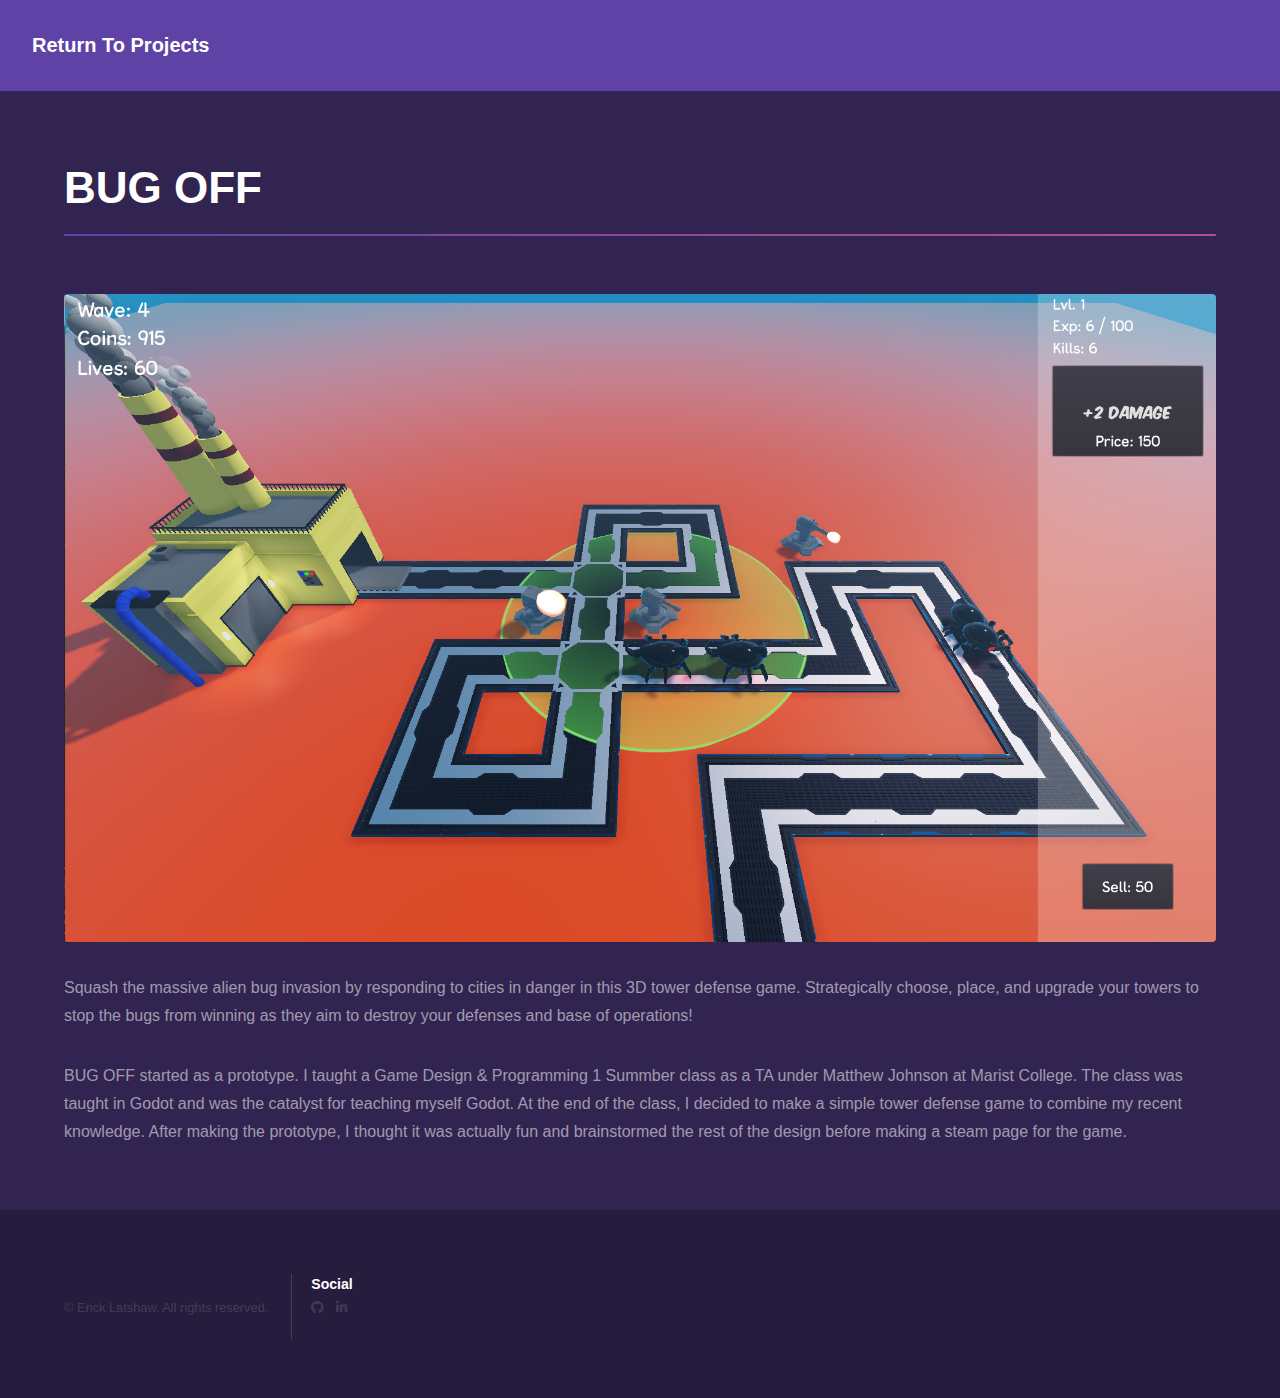
==== commit 7925fd86: "Actually fixed" ====
--- a/bugLearnMore.html
+++ b/bugLearnMore.html
@@ -21,7 +21,7 @@
 					<section id="main" class="wrapper">
 						<div class="inner">
 							<h1 class="major">BUG OFF</h1>
-							<span class="image fit"><img src="images/bug01.jpg" alt="" /></span>
+							<span class="image fit"><img src="images/bug01.png" alt="" /></span>
 							<p>Squash the massive alien bug invasion by responding to cities in danger in this 3D tower defense game. Strategically choose, place, and upgrade your towers to stop the bugs from winning as they aim to destroy your defenses and base of operations!</p>
 							<p>
 								BUG OFF started as a prototype. I taught a Game Design & Programming 1 Summber class as a TA under Matthew Johnson at Marist College. The class was taught in Godot and was the catalyst for teaching myself Godot. At the
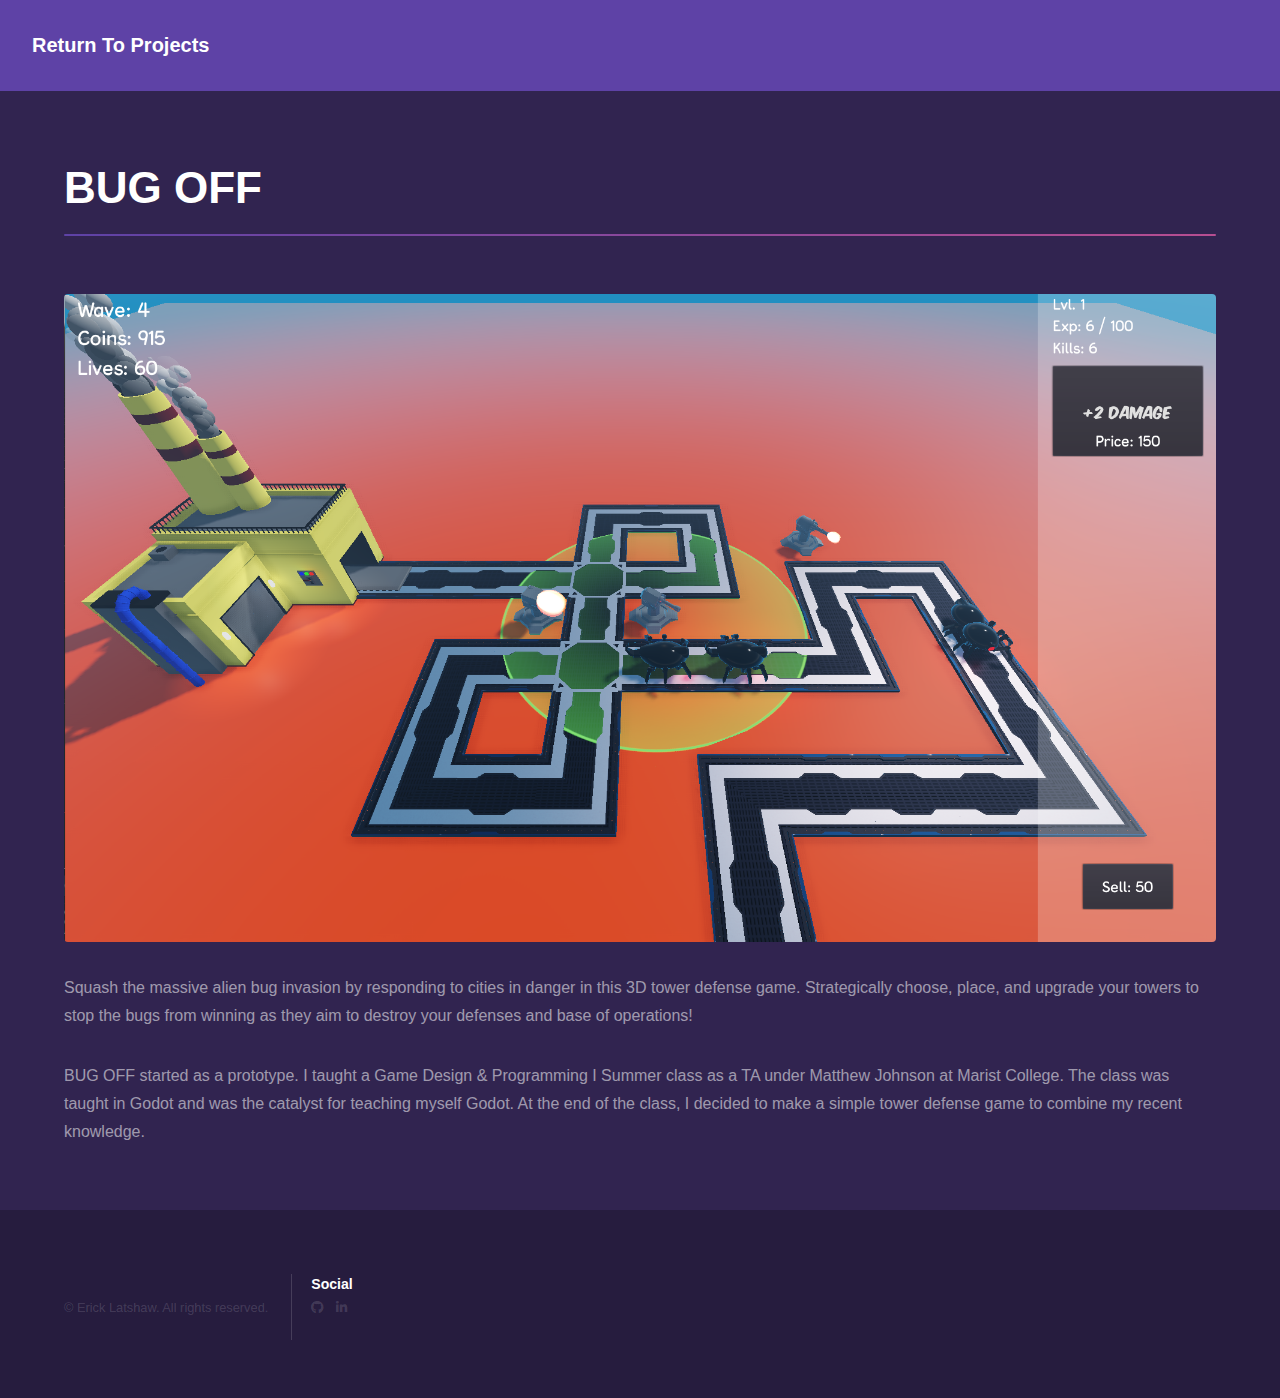
==== commit e8f0a125: "updated resume and fixed some information" ====
--- a/bugLearnMore.html
+++ b/bugLearnMore.html
@@ -24,8 +24,8 @@
 							<span class="image fit"><img src="images/bug01.png" alt="" /></span>
 							<p>Squash the massive alien bug invasion by responding to cities in danger in this 3D tower defense game. Strategically choose, place, and upgrade your towers to stop the bugs from winning as they aim to destroy your defenses and base of operations!</p>
 							<p>
-								BUG OFF started as a prototype. I taught a Game Design & Programming 1 Summber class as a TA under Matthew Johnson at Marist College. The class was taught in Godot and was the catalyst for teaching myself Godot. At the
-								end of the class, I decided to make a simple tower defense game to combine my recent knowledge. After making the prototype, I thought it was actually fun and brainstormed the rest of the design before making a steam page for the game.
+								BUG OFF started as a prototype. I taught a Game Design & Programming I Summer class as a TA under Matthew Johnson at Marist College. The class was taught in Godot and was the catalyst for teaching myself Godot. At the
+								end of the class, I decided to make a simple tower defense game to combine my recent knowledge.
 							</p>
 						</div>
 					</section>
